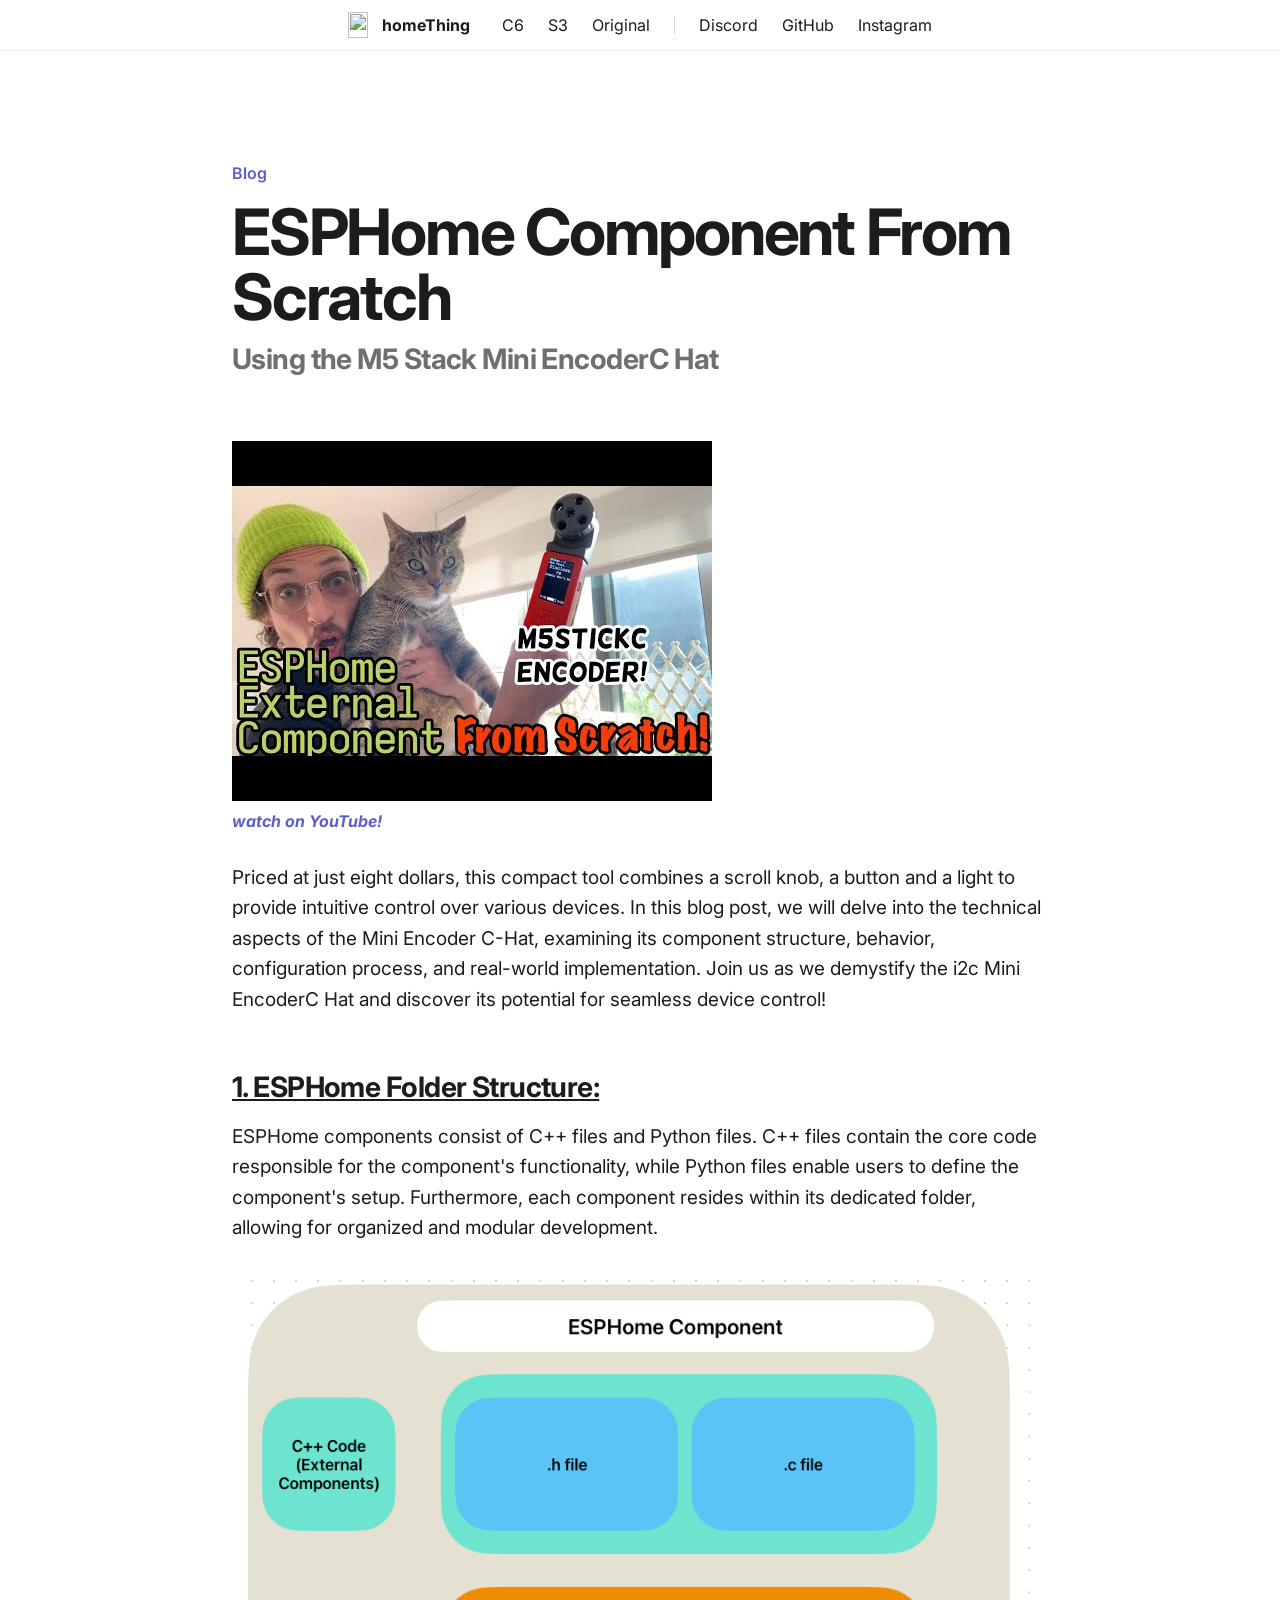
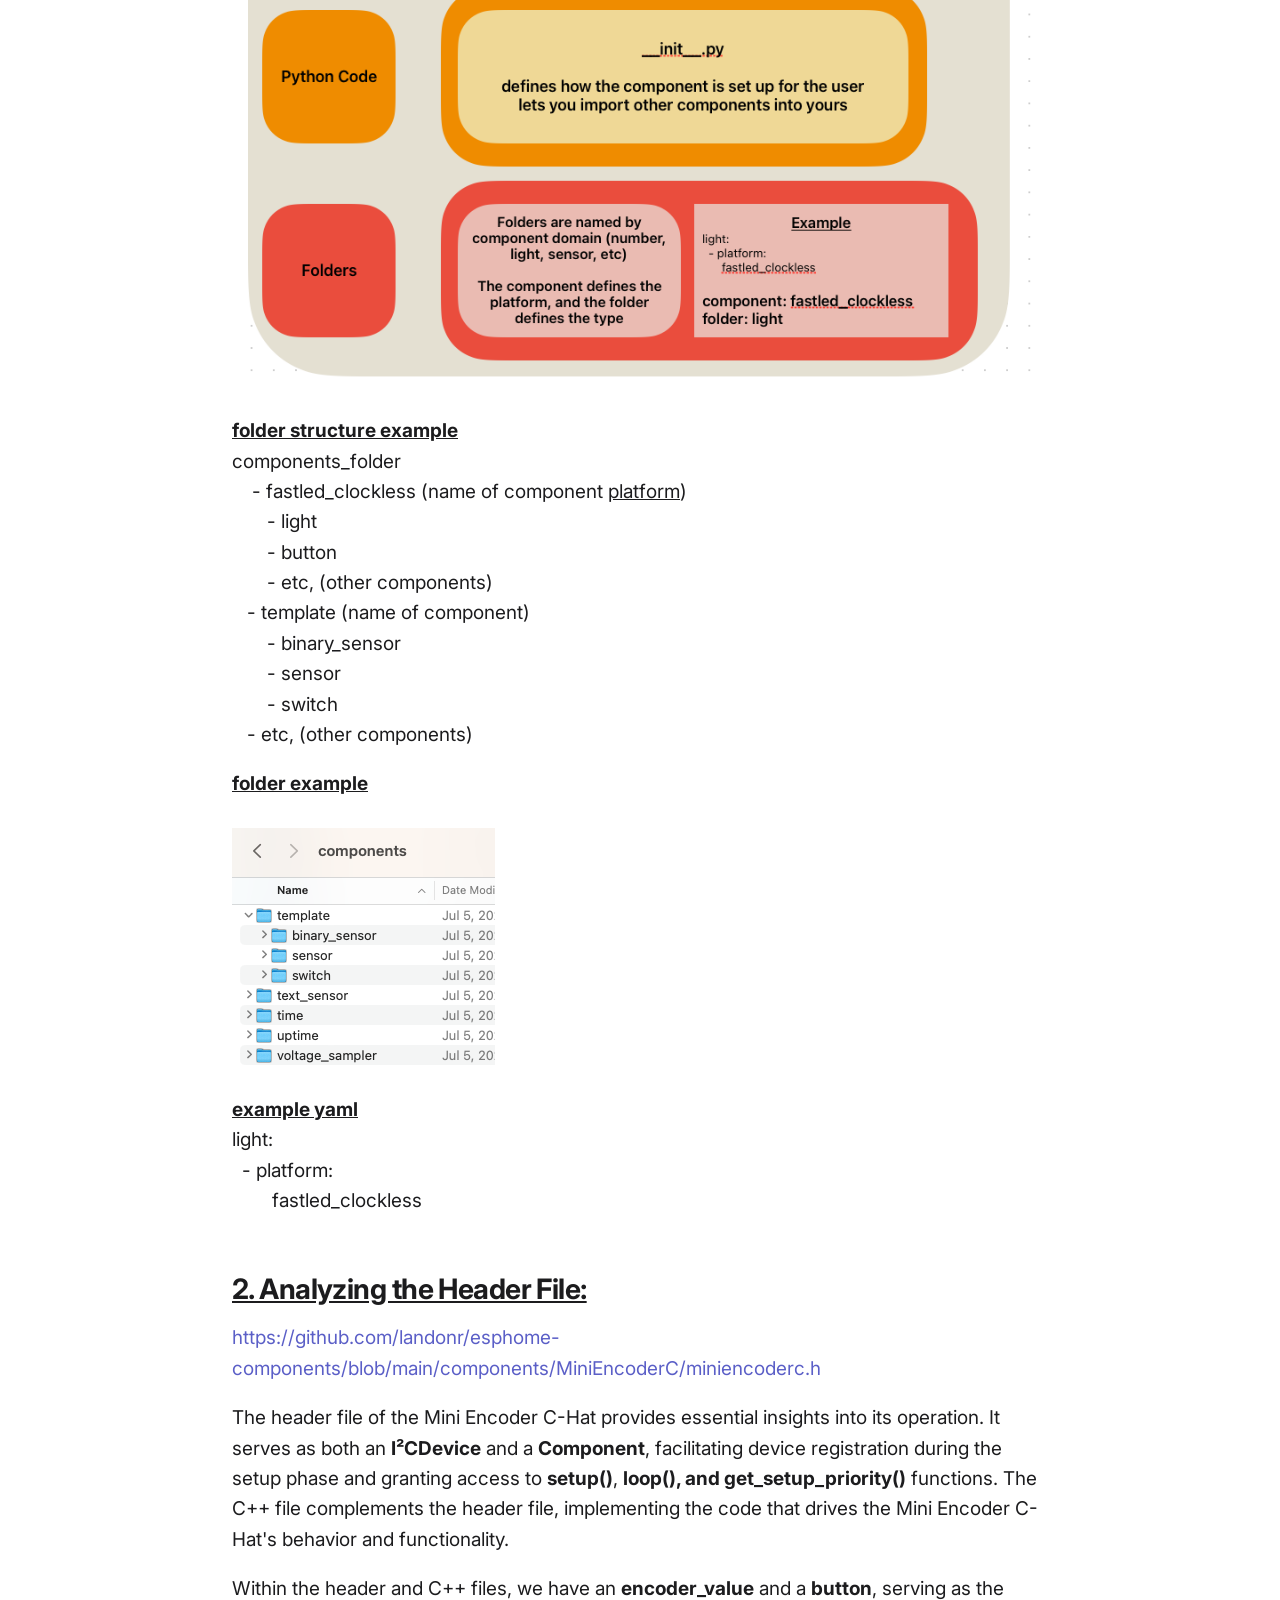
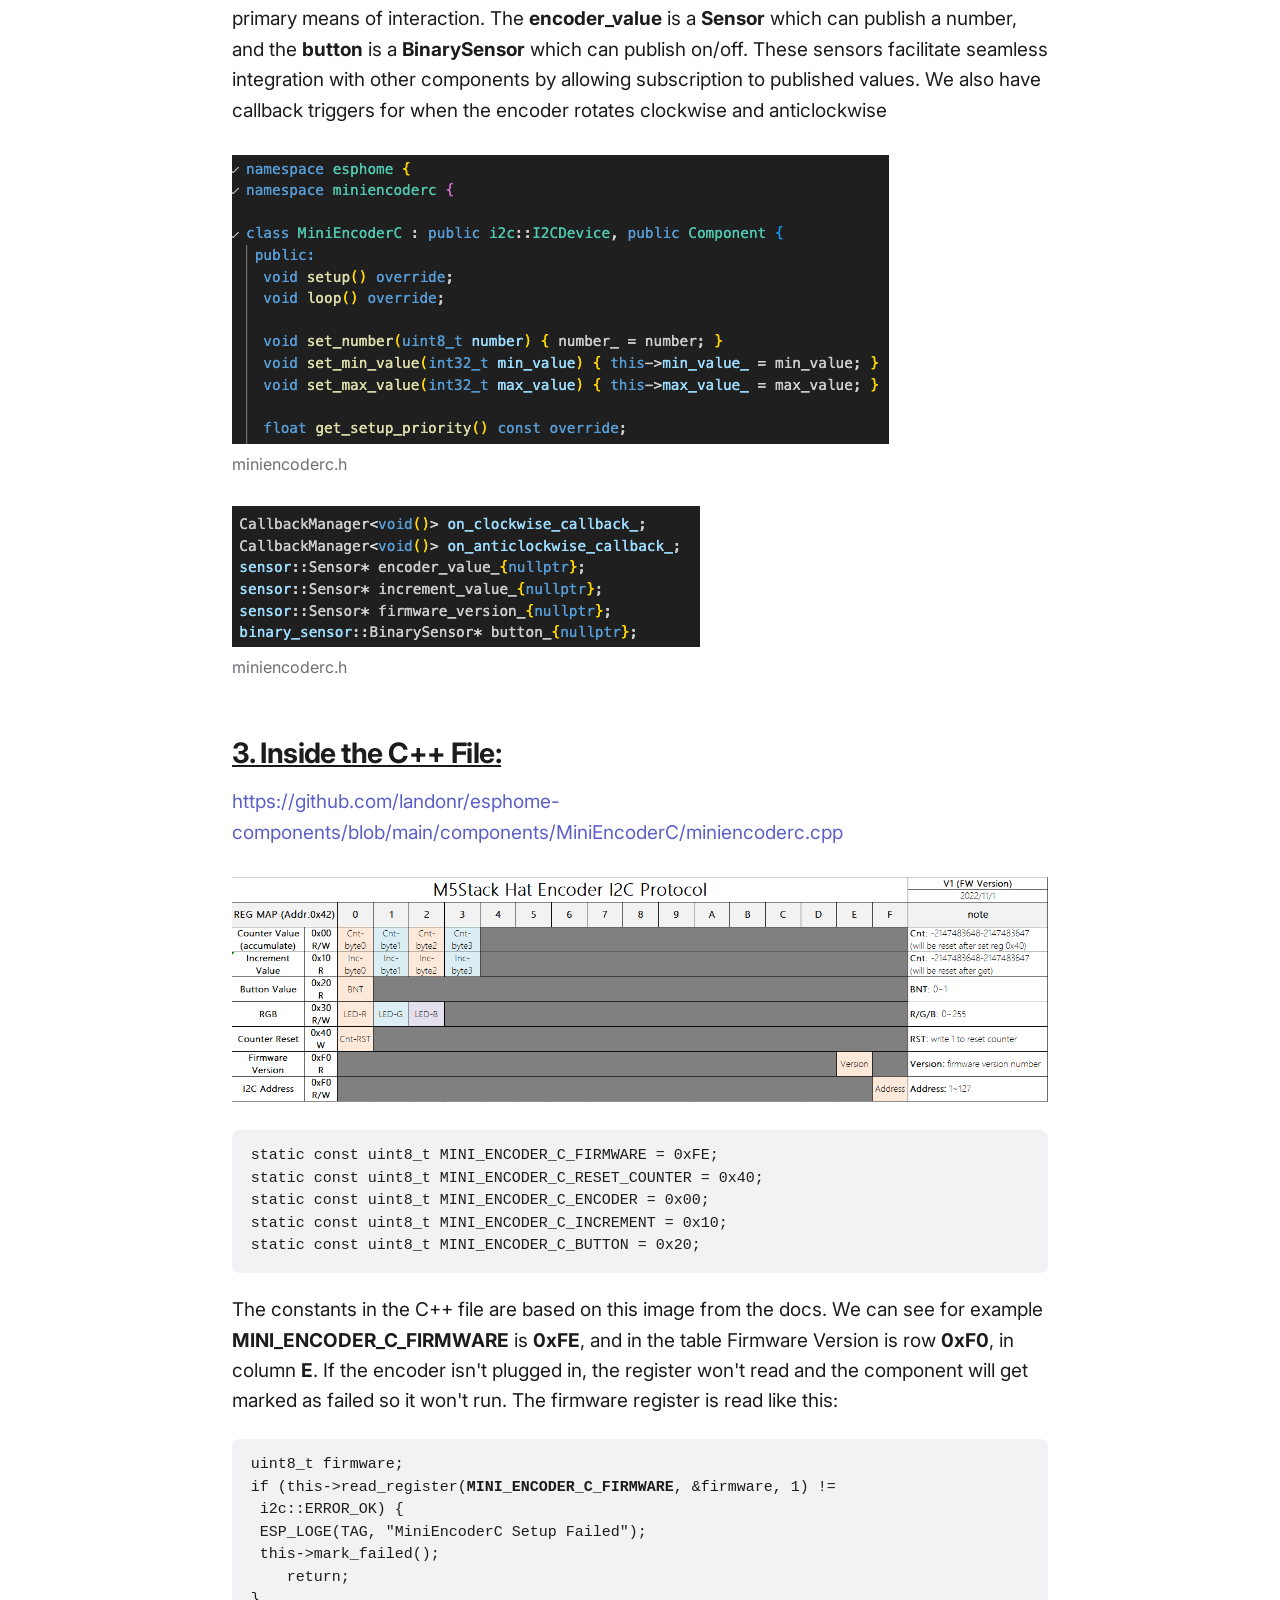
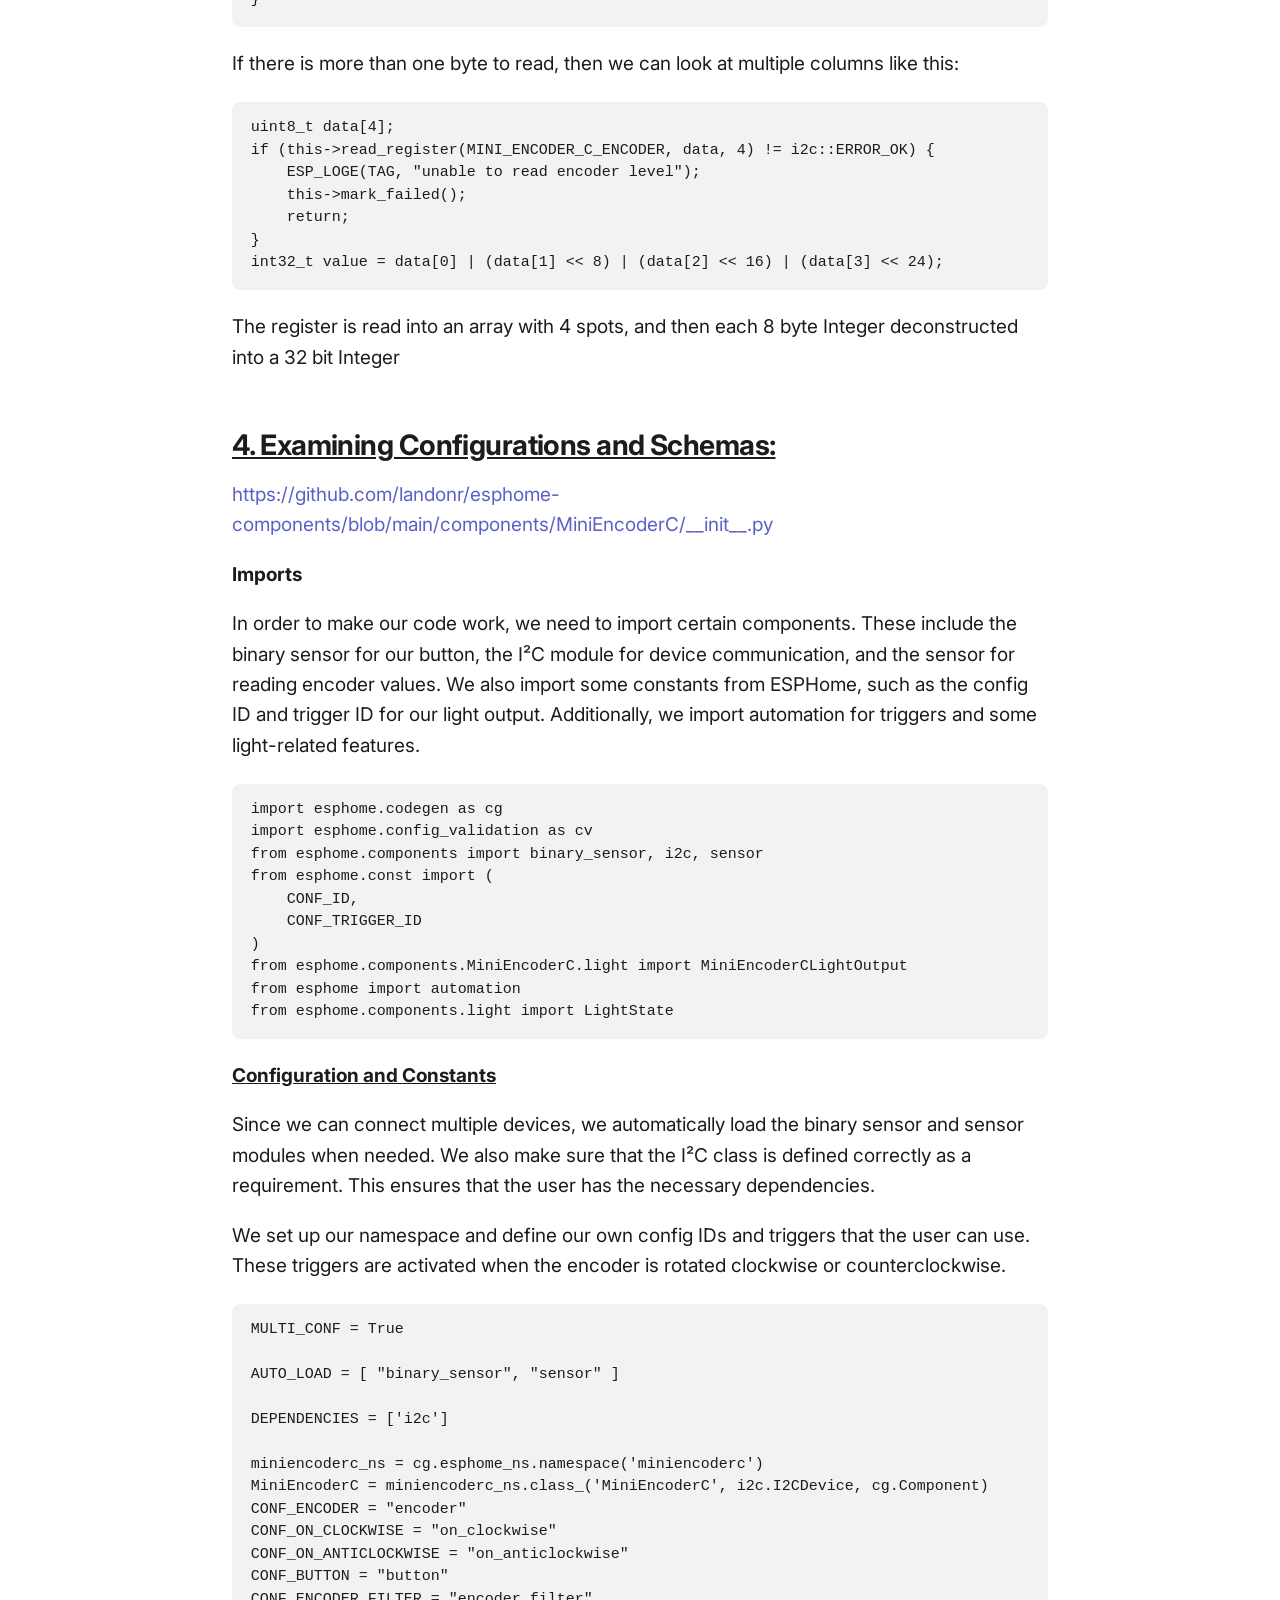
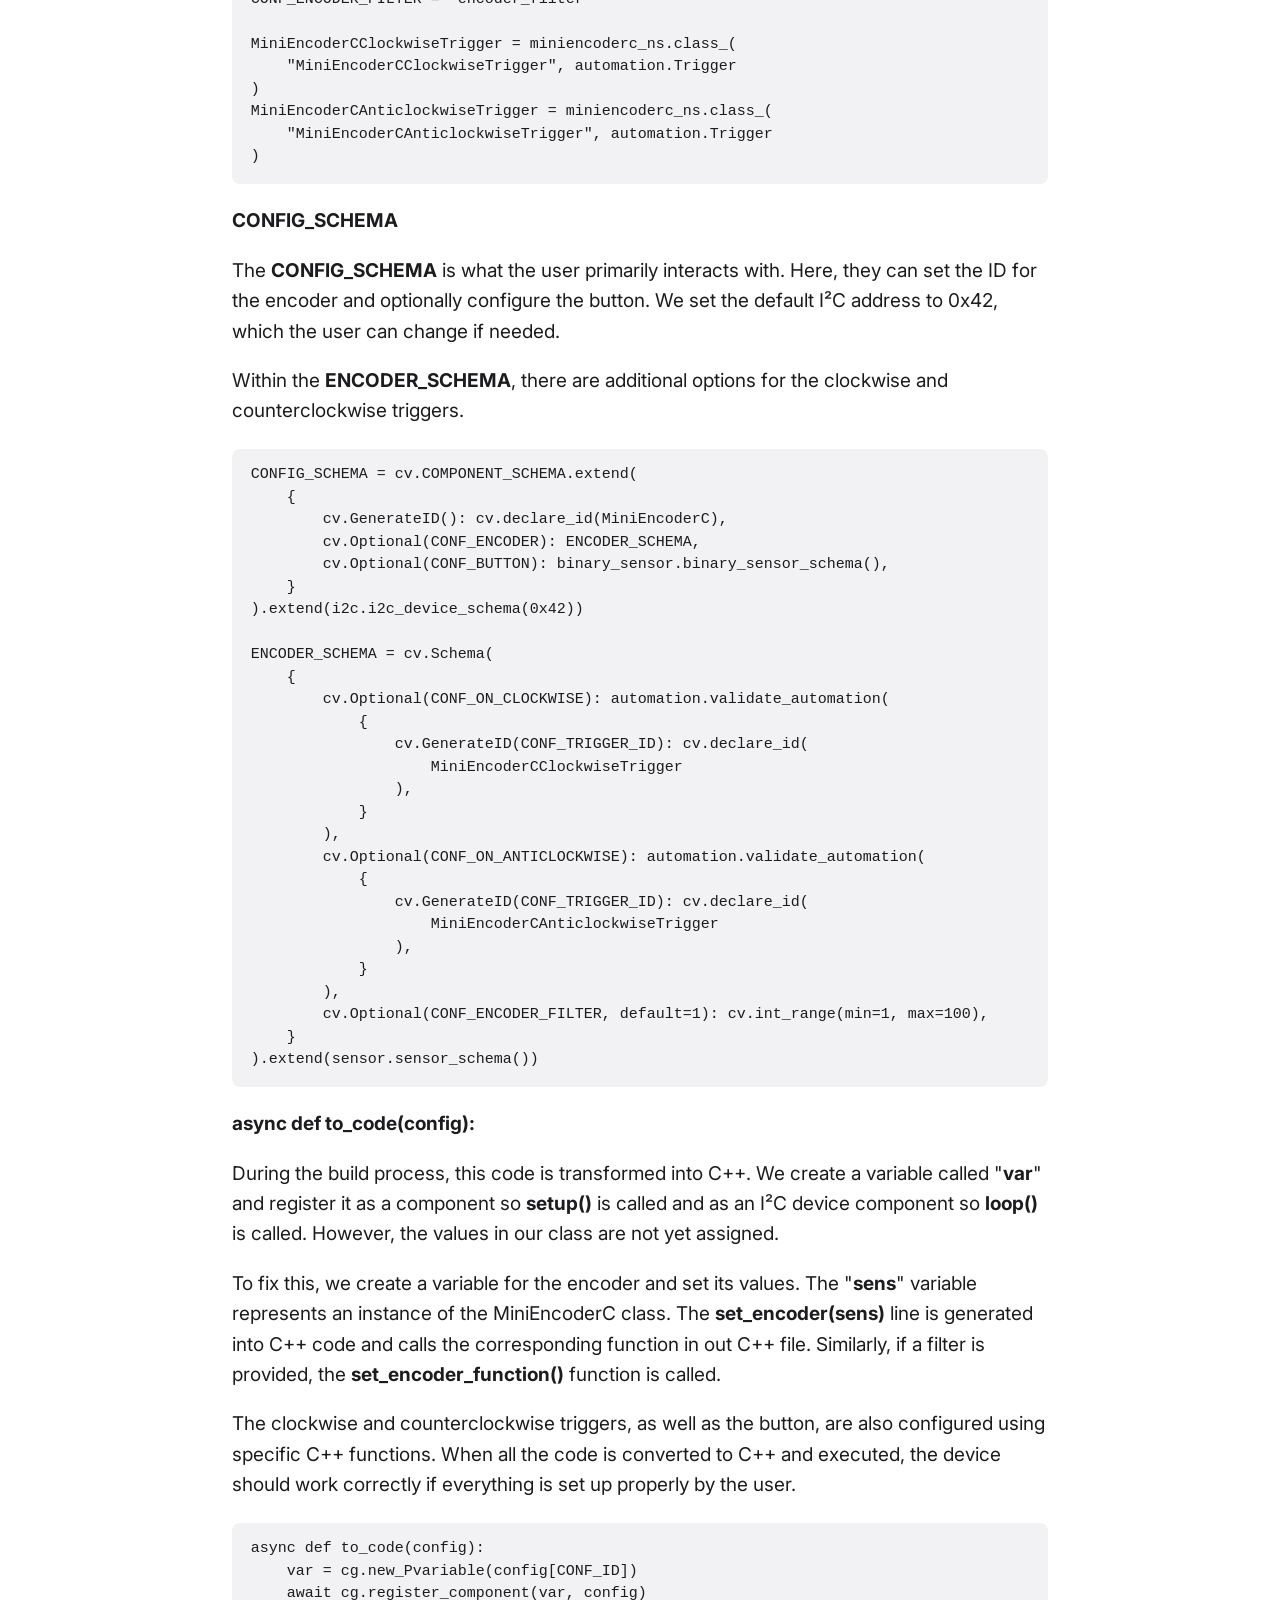
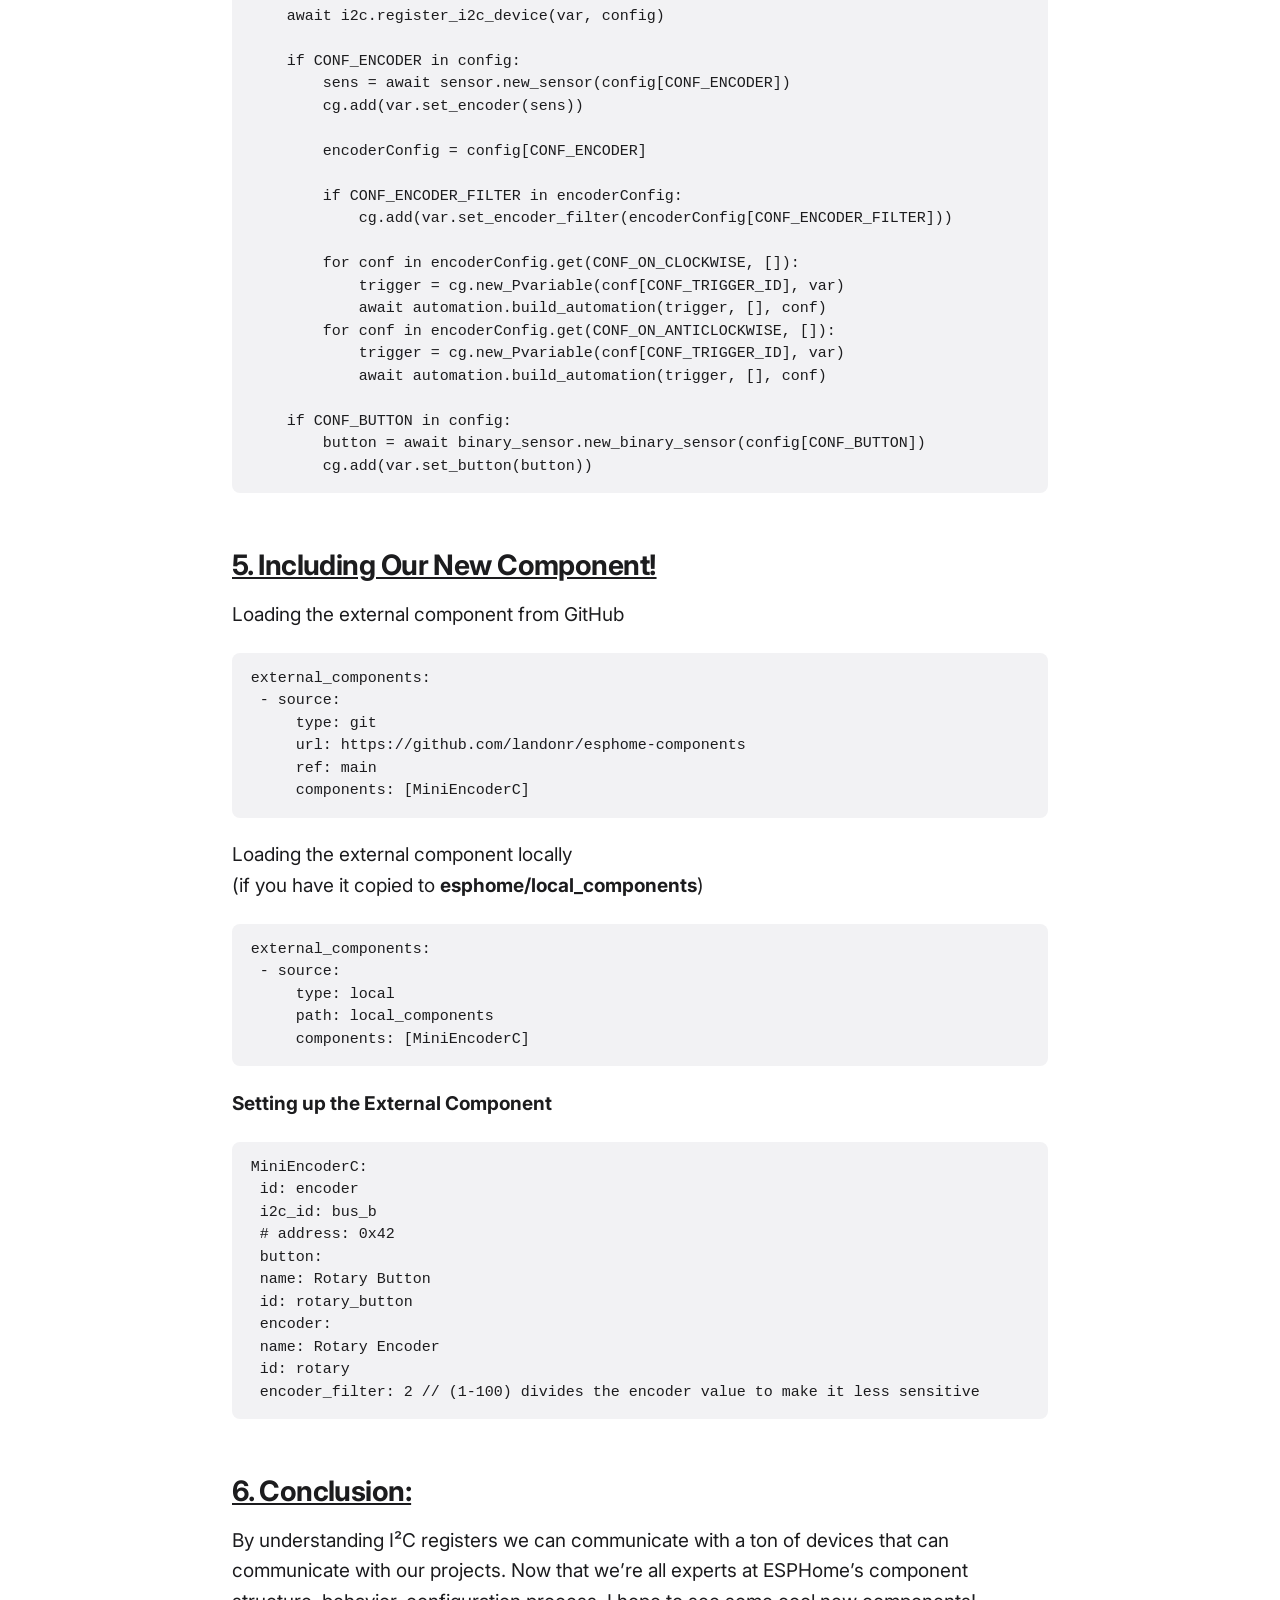
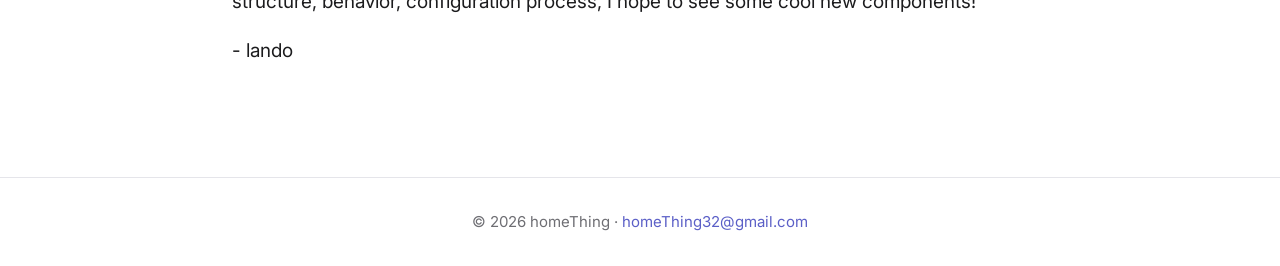
==== site/esphome-component-from-scratch.html @ 005ccb9c "feat(site): port the ESPHome Component From Scratch and First Year blog posts off Cargo onto the Git" ====
<!doctype html>
<html lang="en">
<head>
  <meta charset="utf-8">
  <meta name="viewport" content="width=device-width, initial-scale=1">
  <title>ESPHome Component From Scratch · homeThing</title>
  <meta name="description" content="ESPHome Component From Scratch, using the M5 Stack Mini EncoderC Hat: the folder structure, the header file, the C++ file, the configuration schema and the YAML setup.">
  <meta property="og:type" content="article">
  <meta property="og:title" content="ESPHome Component From Scratch">
  <meta property="og:description" content="Using the M5 Stack Mini EncoderC Hat: the folder structure, the header file, the C++ file, the configuration schema and the YAML setup.">
  <meta property="og:image" content="assets/legacy/post-esphome-component.jpg">
  <link rel="icon" href="assets/homeThingLogo.svg" type="image/svg+xml">
  <link rel="preconnect" href="https://fonts.googleapis.com">
  <link rel="preconnect" href="https://fonts.gstatic.com" crossorigin>
  <link rel="stylesheet" href="https://fonts.googleapis.com/css2?family=Inter:wght@400;600;700&display=swap">
  <link rel="stylesheet" href="style.css">
</head>
<body>
  <header class="nav">
    <nav class="nav-inner" aria-label="Main">
      <a class="brand" href="index.html"><img src="assets/homeThingLogo.svg" alt="" width="26" height="26">homeThing</a>
      <a href="index.html">C6</a>
      <a href="s3.html">S3</a>
      <a href="original.html">Original</a>
      <span class="nav-divider" aria-hidden="true"></span>
      <a href="https://discord.gg/BX6ZtGKHTy" target="_blank" rel="noopener">Discord</a>
      <a href="https://github.com/landonr/homething-c6" target="_blank" rel="noopener">GitHub</a>
      <a href="https://www.instagram.com/homething.io/" target="_blank" rel="noopener">Instagram</a>
    </nav>
  </header>

  <main>
    <section class="band">
      <article class="article">
        <header class="article-head">
          <p class="article-meta"><a href="index.html#posts">Blog</a></p>
          <h1>ESPHome Component From Scratch</h1>
          <h2 class="article-sub">Using the M5 Stack Mini EncoderC Hat</h2>
        </header>

        <figure>
          <a href="https://www.youtube.com/watch?v=fqayrwJGlJA" target="_blank" rel="noopener"><img src="assets/legacy/post-esphome-component.jpg" width="480" height="360" alt="YouTube video: ESPHome External Component From Scratch, with a cat and an M5StickC with the encoder hat"></a>
          <figcaption class="caption"><a href="https://www.youtube.com/watch?v=fqayrwJGlJA" target="_blank" rel="noopener"><i><b>watch on YouTube!</b></i></a></figcaption>
        </figure>

        <p>Priced at just eight dollars, this compact tool combines a scroll knob, a button and a light to provide intuitive control over various devices. In this blog post, we will delve into the technical aspects of the Mini Encoder C-Hat, examining its component structure, behavior, configuration process, and real-world implementation. Join us as we demystify the i2c Mini EncoderC Hat and discover its potential for seamless device control!</p>

        <h2><b><u>1. ESPHome Folder Structure:</u></b></h2>
        <p>ESPHome components consist of C++ files and Python files. C++ files contain the core code responsible for the component's functionality, while Python files enable users to define the component's setup. Furthermore, each component resides within its dedicated folder, allowing for organized and modular development.</p>

        <figure>
          <img src="assets/legacy/esphome-01.png" width="918" height="805" loading="lazy" alt="Diagram of an ESPHome component: C++ code in the .h and .c files, Python code in __init__.py that defines how the component is set up for the user, and folders named by component domain, with the fastled_clockless platform in the light folder as the example">
        </figure>

        <p><b><u>folder structure example</u></b><br>components_folder<br>&nbsp; &nbsp; - fastled_clockless (name of component <u>platform</u>)<br>&nbsp; &nbsp; &nbsp; &nbsp;- light<br>&nbsp; &nbsp; &nbsp; &nbsp;- button<br>&nbsp; &nbsp; &nbsp; &nbsp;- etc, (other components)<br>&nbsp; &nbsp;- template (name of component)<br>&nbsp; &nbsp; &nbsp; &nbsp;- binary_sensor<br>&nbsp; &nbsp; &nbsp; &nbsp;- sensor<br>&nbsp; &nbsp; &nbsp; &nbsp;- switch<br>&nbsp; &nbsp;- etc, (other components)</p>

        <p><b><u>folder example</u></b></p>
        <figure>
          <img src="assets/legacy/esphome-02.png" width="263" height="238" loading="lazy" alt="Finder window of a components folder: a template folder with binary_sensor, sensor and switch folders inside it, then text_sensor, time, uptime and voltage_sampler">
        </figure>

        <p><b><u>example yaml</u></b><br>light:<br>&nbsp; - platform:<br>&nbsp; &nbsp; &nbsp; &nbsp; fastled_clockless</p>

        <h2><b><u>2. Analyzing the Header File:</u></b></h2>
        <p><a href="https://github.com/landonr/esphome-components/blob/main/components/MiniEncoderC/miniencoderc.h" target="_blank" rel="noopener">https://github.com/landonr/esphome-components/blob/main/components/MiniEncoderC/miniencoderc.h</a></p>
        <p>The header file of the Mini Encoder C-Hat provides essential insights into its operation. It serves as both an <b>I²CDevice</b> and a <b>Component</b>, facilitating device registration during the setup phase and granting access to <b>setup()</b>, <b>loop(), and get_setup_priority()</b> functions. The C++ file complements the header file, implementing the code that drives the Mini Encoder C-Hat's behavior and functionality.</p>
        <p>Within the header and C++ files, we have an <b>encoder_value</b> and a <b>button</b>, serving as the primary means of interaction. The <b>encoder_value</b> is a <b>Sensor</b> which can publish a number, and the <b>button</b> is a <b>BinarySensor</b> which can publish on/off. These sensors facilitate seamless integration with other components by allowing subscription to published values. We also have callback triggers for when the encoder rotates clockwise and anticlockwise</p>

        <figure>
          <img src="assets/legacy/esphome-03.png" width="657" height="289" loading="lazy" alt="Code from miniencoderc.h: the MiniEncoderC class extends i2c::I2CDevice and Component, and declares setup(), loop(), set_number(), set_min_value(), set_max_value() and get_setup_priority()">
          <figcaption class="caption">miniencoderc.h</figcaption>
        </figure>
        <figure>
          <img src="assets/legacy/esphome-04.png" width="468" height="141" loading="lazy" alt="Code from miniencoderc.h: the clockwise and anticlockwise callback managers, the encoder_value_, increment_value_ and firmware_version_ sensors, and the button_ binary sensor">
          <figcaption class="caption">miniencoderc.h</figcaption>
        </figure>

        <h2><b><u>3. Inside the C++ File:</u></b></h2>
        <p><a href="https://github.com/landonr/esphome-components/blob/main/components/MiniEncoderC/miniencoderc.cpp" target="_blank" rel="noopener">https://github.com/landonr/esphome-components/blob/main/components/MiniEncoderC/miniencoderc.cpp</a></p>

        <figure>
          <img src="assets/legacy/esphome-05.png" width="1442" height="398" loading="lazy" alt="M5Stack Hat Encoder I2C protocol register map at address 0x42: counter value at 0x00, increment value at 0x10, button value at 0x20, RGB at 0x30, counter reset at 0x40, firmware version at 0xFE and I2C address at 0xFF">
        </figure>
        <pre><code>static const uint8_t MINI_ENCODER_C_FIRMWARE = 0xFE;
static const uint8_t MINI_ENCODER_C_RESET_COUNTER = 0x40;
static const uint8_t MINI_ENCODER_C_ENCODER = 0x00;
static const uint8_t MINI_ENCODER_C_INCREMENT = 0x10;
static const uint8_t MINI_ENCODER_C_BUTTON = 0x20;</code></pre>
        <p>The constants in the C++ file are based on this image from the docs. We can see for example <b>MINI_ENCODER_C_FIRMWARE</b> is <b>0xFE</b>, and in the table Firmware Version is row <b>0xF0</b>, in column <b>E</b>. If the encoder isn't plugged in, the register won't read and the component will get marked as failed so it won't run. The firmware register is read like this:</p>
        <pre><code>uint8_t firmware;
if (this-&gt;read_register(<b>MINI_ENCODER_C_FIRMWARE</b>, &amp;firmware, 1) !=
 i2c::ERROR_OK) {
 ESP_LOGE(TAG, "MiniEncoderC Setup Failed");
 this-&gt;mark_failed();
    return;
}</code></pre>
        <p>If there is more than one byte to read, then we can look at multiple columns like this:</p>
        <pre><code>uint8_t data[4];
if (this-&gt;read_register(MINI_ENCODER_C_ENCODER, data, 4) != i2c::ERROR_OK) {
    ESP_LOGE(TAG, "unable to read encoder level");
    this-&gt;mark_failed();
    return;
}
int32_t value = data[0] | (data[1] &lt;&lt; 8) | (data[2] &lt;&lt; 16) | (data[3] &lt;&lt; 24);</code></pre>
        <p>The register is read into an array with 4 spots, and then each 8 byte Integer deconstructed into a 32 bit Integer</p>

        <h2><b><u>4. Examining Configurations and Schemas:</u></b></h2>
        <p><a href="https://github.com/landonr/esphome-components/blob/main/components/MiniEncoderC/__init__.py" target="_blank" rel="noopener">https://github.com/landonr/esphome-components/blob/main/components/MiniEncoderC/__init__.py</a></p>

        <p><b>Imports</b></p>
        <p>In order to make our code work, we need to import certain components. These include the binary sensor for our button, the I²C module for device communication, and the sensor for reading encoder values. We also import some constants from ESPHome, such as the config ID and trigger ID for our light output. Additionally, we import automation for triggers and some light-related features.</p>
        <pre><code>import esphome.codegen as cg
import esphome.config_validation as cv
from esphome.components import binary_sensor, i2c, sensor
from esphome.const import (
    CONF_ID, 
    CONF_TRIGGER_ID
)
from esphome.components.MiniEncoderC.light import MiniEncoderCLightOutput
from esphome import automation
from esphome.components.light import LightState</code></pre>
        <p><b><u>Configuration and Constants</u></b></p>
        <p>Since we can connect multiple devices, we automatically load the binary sensor and sensor modules when needed. We also make sure that the I²C class is defined correctly as a requirement. This ensures that the user has the necessary dependencies.</p>
        <p>We set up our namespace and define our own config IDs and triggers that the user can use. These triggers are activated when the encoder is rotated clockwise or counterclockwise.</p>
        <pre><code>MULTI_CONF = True

AUTO_LOAD = [ "binary_sensor", "sensor" ]

DEPENDENCIES = ['i2c']

miniencoderc_ns = cg.esphome_ns.namespace('miniencoderc')
MiniEncoderC = miniencoderc_ns.class_('MiniEncoderC', i2c.I2CDevice, cg.Component)
CONF_ENCODER = "encoder"
CONF_ON_CLOCKWISE = "on_clockwise"
CONF_ON_ANTICLOCKWISE = "on_anticlockwise"
CONF_BUTTON = "button"
CONF_ENCODER_FILTER = "encoder_filter"

MiniEncoderCClockwiseTrigger = miniencoderc_ns.class_(
    "MiniEncoderCClockwiseTrigger", automation.Trigger
)
MiniEncoderCAnticlockwiseTrigger = miniencoderc_ns.class_(
    "MiniEncoderCAnticlockwiseTrigger", automation.Trigger
)
</code></pre>
        <p><b>CONFIG_SCHEMA</b></p>
        <p>The <b>CONFIG_SCHEMA</b> is what the user primarily interacts with. Here, they can set the ID for the encoder and optionally configure the button. We set the default I²C address to 0x42, which the user can change if needed.</p>
        <p>Within the <b>ENCODER_SCHEMA</b>, there are additional options for the clockwise and counterclockwise triggers.</p>
        <pre><code>CONFIG_SCHEMA = cv.COMPONENT_SCHEMA.extend(
    {
        cv.GenerateID(): cv.declare_id(MiniEncoderC),
        cv.Optional(CONF_ENCODER): ENCODER_SCHEMA,
        cv.Optional(CONF_BUTTON): binary_sensor.binary_sensor_schema(),
    }
).extend(i2c.i2c_device_schema(0x42))

ENCODER_SCHEMA = cv.Schema(
    {
        cv.Optional(CONF_ON_CLOCKWISE): automation.validate_automation(
            {
                cv.GenerateID(CONF_TRIGGER_ID): cv.declare_id(
                    MiniEncoderCClockwiseTrigger
                ),
            }
        ),
        cv.Optional(CONF_ON_ANTICLOCKWISE): automation.validate_automation(
            {
                cv.GenerateID(CONF_TRIGGER_ID): cv.declare_id(
                    MiniEncoderCAnticlockwiseTrigger
                ),
            }
        ),
        cv.Optional(CONF_ENCODER_FILTER, default=1): cv.int_range(min=1, max=100),
    }
).extend(sensor.sensor_schema())
</code></pre>
        <p><b>async def to_code(config):</b></p>
        <p>During the build process, this code is transformed into C++. We create a variable called "<b>var</b>" and register it as a component so <b>setup()</b> is called and as an I²C device component so <b>loop()</b> is called. However, the values in our class are not yet assigned.</p>
        <p>To fix this, we create a variable for the encoder and set its values. The "<b>sens</b>" variable represents an instance of the MiniEncoderC class. The <b>set_encoder(sens)</b> line is generated into C++ code and calls the corresponding function in out C++ file. Similarly, if a filter is provided, the <b>set_encoder_function()</b> function is called.</p>
        <p>The clockwise and counterclockwise triggers, as well as the button, are also configured using specific C++ functions. When all the code is converted to C++ and executed, the device should work correctly if everything is set up properly by the user.</p>
        <pre><code>async def to_code(config):
    var = cg.new_Pvariable(config[CONF_ID])
    await cg.register_component(var, config)
    await i2c.register_i2c_device(var, config)

    if CONF_ENCODER in config:
        sens = await sensor.new_sensor(config[CONF_ENCODER])
        cg.add(var.set_encoder(sens))

        encoderConfig = config[CONF_ENCODER]

        if CONF_ENCODER_FILTER in encoderConfig:
            cg.add(var.set_encoder_filter(encoderConfig[CONF_ENCODER_FILTER]))

        for conf in encoderConfig.get(CONF_ON_CLOCKWISE, []):
            trigger = cg.new_Pvariable(conf[CONF_TRIGGER_ID], var)
            await automation.build_automation(trigger, [], conf)
        for conf in encoderConfig.get(CONF_ON_ANTICLOCKWISE, []):
            trigger = cg.new_Pvariable(conf[CONF_TRIGGER_ID], var)
            await automation.build_automation(trigger, [], conf)

    if CONF_BUTTON in config:
        button = await binary_sensor.new_binary_sensor(config[CONF_BUTTON])
        cg.add(var.set_button(button))</code></pre>
        <h2><u>5. Including Our New Component!</u></h2>
        <p>Loading the external component from GitHub</p>
        <pre><code>external_components:
 - source:
     type: git
     url: https://github.com/landonr/esphome-components
     ref: main
     components: [MiniEncoderC]</code></pre>
        <p>Loading the external component locally<br>(if you have it copied to <b>esphome/local_components</b>)</p>
        <pre><code>external_components:
 - source:
     type: local
     path: local_components
     components: [MiniEncoderC]</code></pre>
        <p><b>Setting up the External Component</b></p>
        <pre><code>MiniEncoderC:
 id: encoder
 i2c_id: bus_b
 # address: 0x42
 button:
 name: Rotary Button
 id: rotary_button
 encoder:
 name: Rotary Encoder
 id: rotary
 encoder_filter: 2 // (1-100) divides the encoder value to make it less sensitive</code></pre>
        <h2><b><u>6. Conclusion:</u></b></h2>
        <p>By understanding I²C registers we can communicate with a ton of devices that can communicate with our projects. Now that we’re all experts at ESPHome’s component structure, behavior, configuration process, I hope to see some cool new components!</p>
        <p>- lando</p>
      </article>
    </section>
  </main>

  <footer class="footer">
    <p>© 2026 homeThing · <a href="mailto:homeThing32@gmail.com">homeThing32@gmail.com</a></p>
  </footer>
</body>
</html>
---- site/style.css ----
:root {
  --ink: #1c1c1e;
  --muted: #6e6e73;
  --grey: #f2f2f4;
  --accent: #5b5fc7;
  --line: rgba(0, 0, 0, 0.08);
  --pad-x: clamp(20px, 9vw, 200px);
  --pad-y: 110px;
  --font: Inter, system-ui, -apple-system, "Segoe UI", Roboto, sans-serif;
}

*,
*::before,
*::after {
  box-sizing: border-box;
}

html {
  -webkit-text-size-adjust: 100%;
  text-size-adjust: 100%;
}

body {
  margin: 0;
  background: #fff;
  color: var(--ink);
  font-family: var(--font);
  font-size: clamp(19px, 1.3vw, 22px);
  line-height: 1.6;
  -webkit-font-smoothing: antialiased;
  -moz-osx-font-smoothing: grayscale;
  overflow-wrap: break-word;
}

img {
  max-width: 100%;
  height: auto;
  display: block;
}

a {
  color: var(--accent);
  text-decoration: none;
}

a:hover {
  text-decoration: underline;
}

a:focus-visible {
  outline: 2px solid var(--accent);
  outline-offset: 3px;
}

h1,
h2,
h3 {
  margin: 0;
  font-weight: 700;
}

h1 {
  font-size: clamp(52px, 6.6vw, 112px);
  letter-spacing: -0.035em;
  line-height: 1.02;
}

h2 {
  font-size: clamp(38px, 4.2vw, 72px);
  letter-spacing: -0.03em;
  line-height: 1.05;
  text-align: center;
  margin-bottom: clamp(40px, 5vw, 72px);
}

.subhead {
  font-size: clamp(24px, 2vw, 32px);
  font-weight: 700;
  letter-spacing: -0.015em;
  line-height: 1.2;
  margin: 0 0 0.6em;
}

p {
  margin: 0 0 1em;
}

p:last-child {
  margin-bottom: 0;
}

.caption {
  font-size: clamp(16px, 1.05vw, 18px);
  color: var(--muted);
}

.center {
  text-align: center;
}

/* Nav */

.nav {
  position: sticky;
  top: 0;
  z-index: 10;
  background: rgba(255, 255, 255, 0.9);
  -webkit-backdrop-filter: blur(10px);
  backdrop-filter: blur(10px);
  border-bottom: 1px solid rgba(0, 0, 0, 0.06);
  padding: 12px 24px;
}

.nav-inner {
  display: flex;
  flex-wrap: wrap;
  align-items: center;
  justify-content: center;
  gap: 6px 24px;
  font-size: 16px;
  line-height: 1.4;
}

.nav a {
  color: var(--ink);
}

.nav a[aria-current="page"] {
  font-weight: 600;
}

.nav .brand {
  display: inline-flex;
  align-items: center;
  gap: 8px;
  font-weight: 700;
  margin-right: 8px;
}

.nav .brand img {
  height: 26px;
  width: auto;
}

.nav-divider {
  width: 1px;
  height: 18px;
  background: rgba(0, 0, 0, 0.15);
}

/* Bands */

.band {
  padding: var(--pad-y) var(--pad-x);
}

.band.grey {
  background: var(--grey);
}

.inner {
  max-width: 1240px;
  margin: 0 auto;
}

.hero {
  background:
    linear-gradient(rgba(255, 255, 255, 0) 70%, #fff 100%),
    linear-gradient(100deg, #6b92e6 0%, #6169c2 50%, #5459ad 100%);
  color: #fff;
  text-align: center;
  padding-top: 150px;
}

.hero .subhead {
  margin: 0.6em auto 0.5em;
}

.hero p {
  max-width: 34em;
  margin-left: auto;
  margin-right: auto;
}

.hero .cta {
  background: #fff;
  color: var(--accent);
  margin-top: 0.75em;
}

.hero-image {
  width: 100%;
  max-width: 720px;
  margin: clamp(48px, 6vw, 80px) auto 0;
}

.page-head {
  text-align: center;
  margin-bottom: clamp(56px, 7vw, 110px);
}

.page-head .subhead {
  max-width: 30em;
  margin: 0.8em auto 0;
}

.section-gap {
  margin-top: clamp(72px, 9vw, 140px);
}

/* Call to action */

.cta {
  display: inline-block;
  background: var(--accent);
  color: #fff;
  padding: 0.65em 1.8em;
  border-radius: 999px;
  font-weight: 600;
  line-height: 1.3;
}

.cta:hover {
  text-decoration: none;
  filter: brightness(1.08);
}

/* Two-column rows */

.row {
  display: grid;
  grid-template-columns: 5fr 7fr;
  gap: 3rem;
  align-items: center;
}

.row.even {
  grid-template-columns: 1fr 1fr;
}

.row.image-left {
  grid-template-columns: 7fr 5fr;
}

.row.image-left.even {
  grid-template-columns: 1fr 1fr;
}

.row.image-left .media {
  order: -1;
}

.row > * {
  min-width: 0;
}

.row + .row {
  margin-top: clamp(64px, 8vw, 120px);
}

.text {
  max-width: 34em;
  text-align: left;
}

.media img.tall {
  width: auto;
  max-height: 960px;
  margin: 0 auto;
}

.narrow {
  max-width: 36em;
  margin: 0 auto;
  text-align: left;
}

/* Spec lists */

.specs {
  list-style: none;
  margin: 0 0 1.6em;
  padding: 0;
}

.specs li {
  padding: 0.5em 0;
  border-top: 1px solid var(--line);
}

.specs li:last-child {
  border-bottom: 1px solid var(--line);
}

.text .caption {
  margin-top: 1em;
}

.text ul:not(.specs) {
  margin: 0;
  padding-left: 1.2em;
}

/* Image pairs and figures */

.pair {
  display: grid;
  grid-template-columns: 1fr 1fr;
  gap: 1.5rem;
  align-items: start;
}

.pair > * {
  min-width: 0;
}

.pair.below {
  margin-top: clamp(56px, 7vw, 96px);
}

figure {
  margin: 0;
}

figcaption {
  margin-top: 0.75em;
  text-align: center;
}

/* Posts */

.posts {
  list-style: none;
  margin: 0 auto;
  padding: 0;
  max-width: 960px;
}

.post {
  display: grid;
  grid-template-columns: 1fr 3fr;
  gap: 2rem;
  align-items: start;
}

.post > * {
  min-width: 0;
}

.post + .post {
  margin-top: 2.5rem;
}

.post img {
  width: 100%;
  aspect-ratio: 4 / 3;
  object-fit: cover;
}

.post-title {
  display: inline-block;
  font-weight: 700;
  line-height: 1.3;
  margin-bottom: 0.3em;
}

.post p {
  margin: 0;
  color: var(--muted);
}

/* Video */

.video {
  width: 100%;
  max-width: 800px;
  aspect-ratio: 16 / 9;
  margin: 0 auto;
}

.video iframe {
  display: block;
  width: 100%;
  height: 100%;
  border: 0;
}

.video-link {
  margin: 1em 0 2.5em;
  text-align: center;
}

/* Screenshot grid */

.shots {
  display: grid;
  grid-template-columns: repeat(4, 1fr);
  gap: 1rem;
  max-width: 960px;
  margin: 0 auto;
}

.shots img {
  width: 100%;
}

.closing {
  margin-top: clamp(48px, 6vw, 80px);
  text-align: center;
}

/* Blog posts */

.article {
  max-width: 68ch;
  margin: 0 auto;
}

.article-head {
  margin-bottom: clamp(40px, 5vw, 64px);
}

.article-meta {
  font-size: 16px;
  font-weight: 600;
  margin-bottom: 0.75em;
}

.article h1 {
  font-size: clamp(40px, 5vw, 72px);
}

.article h2 {
  font-size: clamp(26px, 2.2vw, 34px);
  letter-spacing: -0.02em;
  line-height: 1.2;
  text-align: left;
  margin: 2em 0 0.6em;
}

.article .article-sub {
  margin: 0.5em 0 0;
  color: var(--muted);
}

.article figure {
  margin: 1.5em 0;
}

.article figcaption {
  margin-top: 0.5em;
  text-align: left;
}

.article pre {
  margin: 1.5em 0;
  padding: 1em 1.25em;
  background: var(--grey);
  border-radius: 8px;
  overflow-x: auto;
  font-size: 15px;
  line-height: 1.5;
}

.article code {
  font-family: ui-monospace, SFMono-Regular, Menlo, Consolas, monospace;
}

.article-links {
  color: var(--muted);
}

.gallery {
  display: grid;
  grid-template-columns: repeat(4, 1fr);
  gap: 1rem;
  margin: 1.5em 0;
}

.gallery > * {
  min-width: 0;
}

.article .gallery figure {
  margin: 0;
}

/* Footer */

.footer {
  border-top: 1px solid #e5e5ea;
  padding: 32px 20px;
  text-align: center;
  color: var(--muted);
  font-size: 15px;
  line-height: 1.6;
}

.footer p {
  margin: 0;
}

@media (max-width: 800px) {
  :root {
    --pad-y: 64px;
  }

  .hero {
    padding-top: 96px;
  }

  .row,
  .row.even,
  .row.image-left,
  .row.image-left.even {
    grid-template-columns: 1fr;
    gap: 2rem;
  }

  .row.image-left .media {
    order: 0;
  }

  .text {
    max-width: none;
  }

  .media img.tall {
    max-height: 80vh;
  }

  .post {
    grid-template-columns: 35% 1fr;
    gap: 1rem;
  }

  .post + .post {
    margin-top: 1.75rem;
  }

  .shots {
    grid-template-columns: repeat(2, 1fr);
  }
}

@media (max-width: 640px) {
  .nav {
    padding: 10px 16px;
  }

  .nav-inner {
    gap: 4px 16px;
    font-size: 15px;
  }

  .nav .brand {
    margin-right: 4px;
  }

  /* A zero-height full-width item forces the external links onto a second line. */
  .nav-divider {
    flex-basis: 100%;
    width: auto;
    height: 0;
    background: none;
  }

  .pair.stack-small {
    grid-template-columns: 1fr;
  }

  .gallery {
    grid-template-columns: repeat(2, 1fr);
  }
}
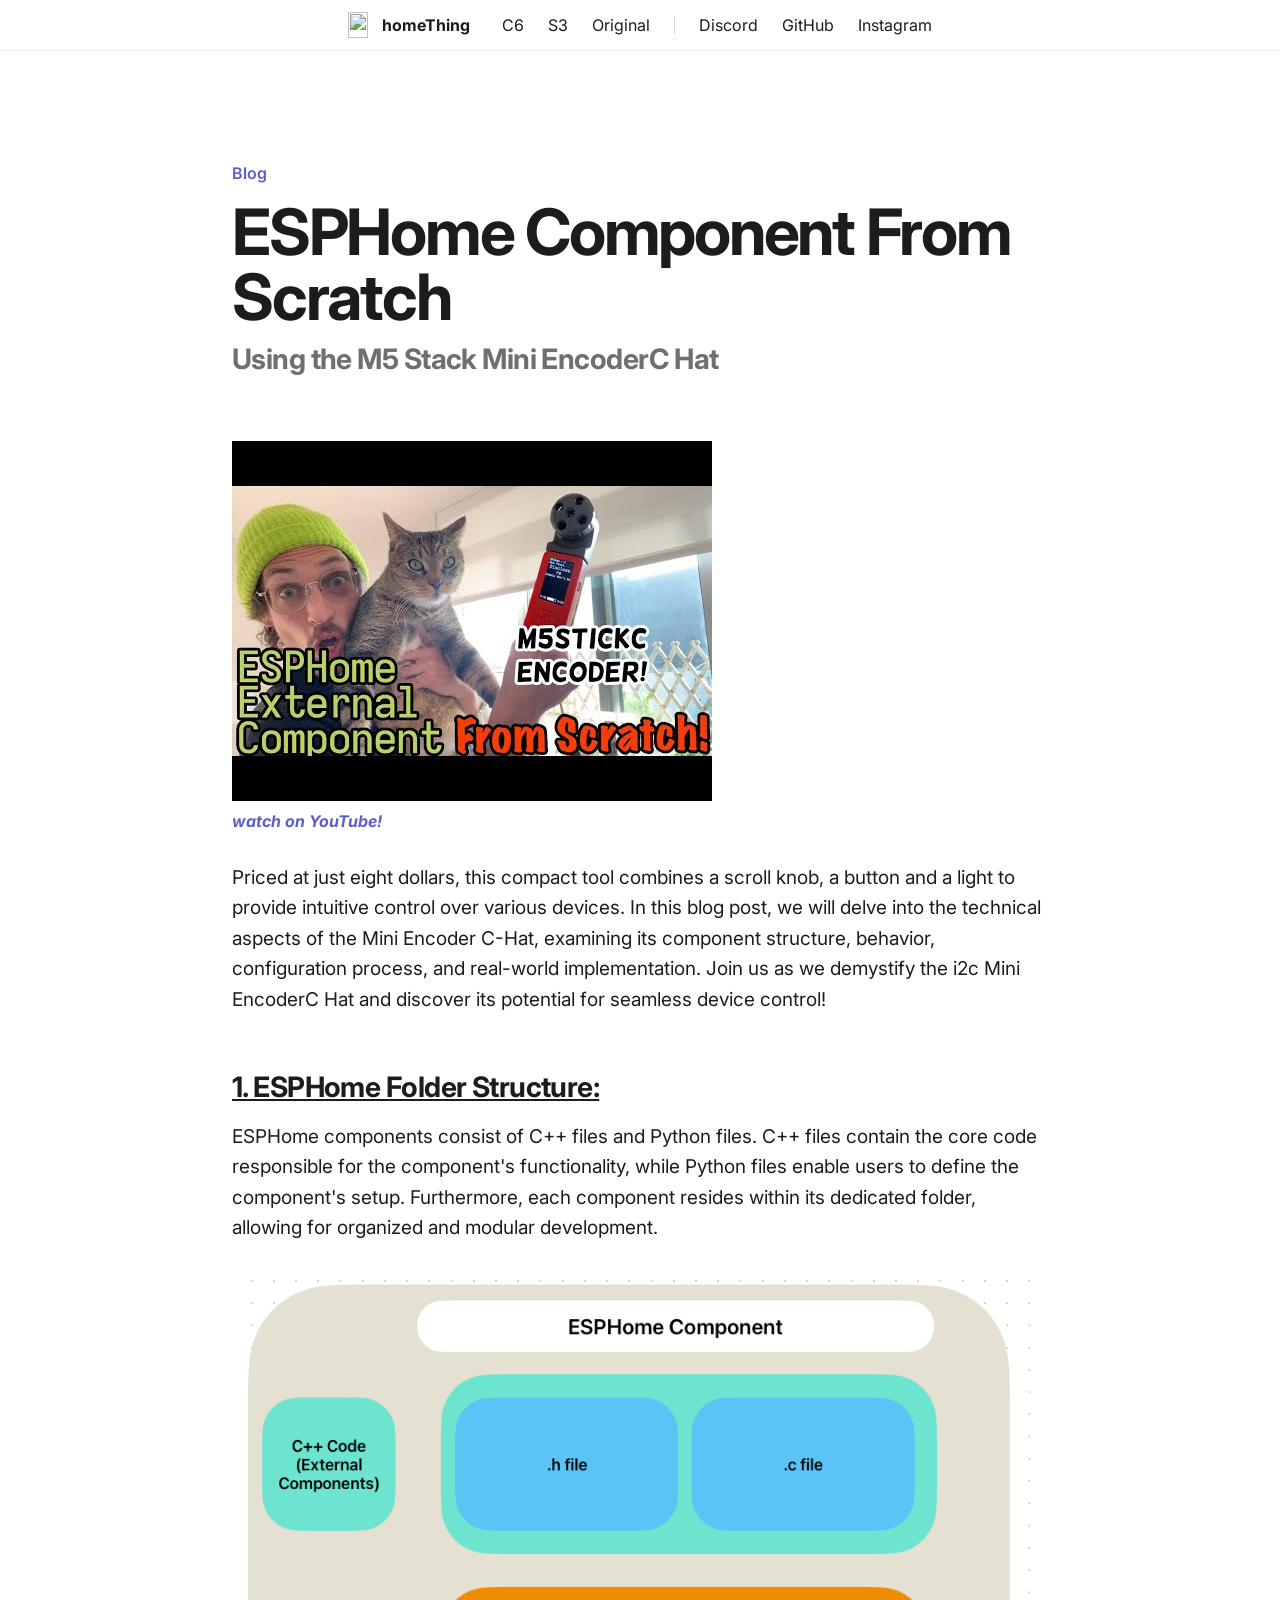
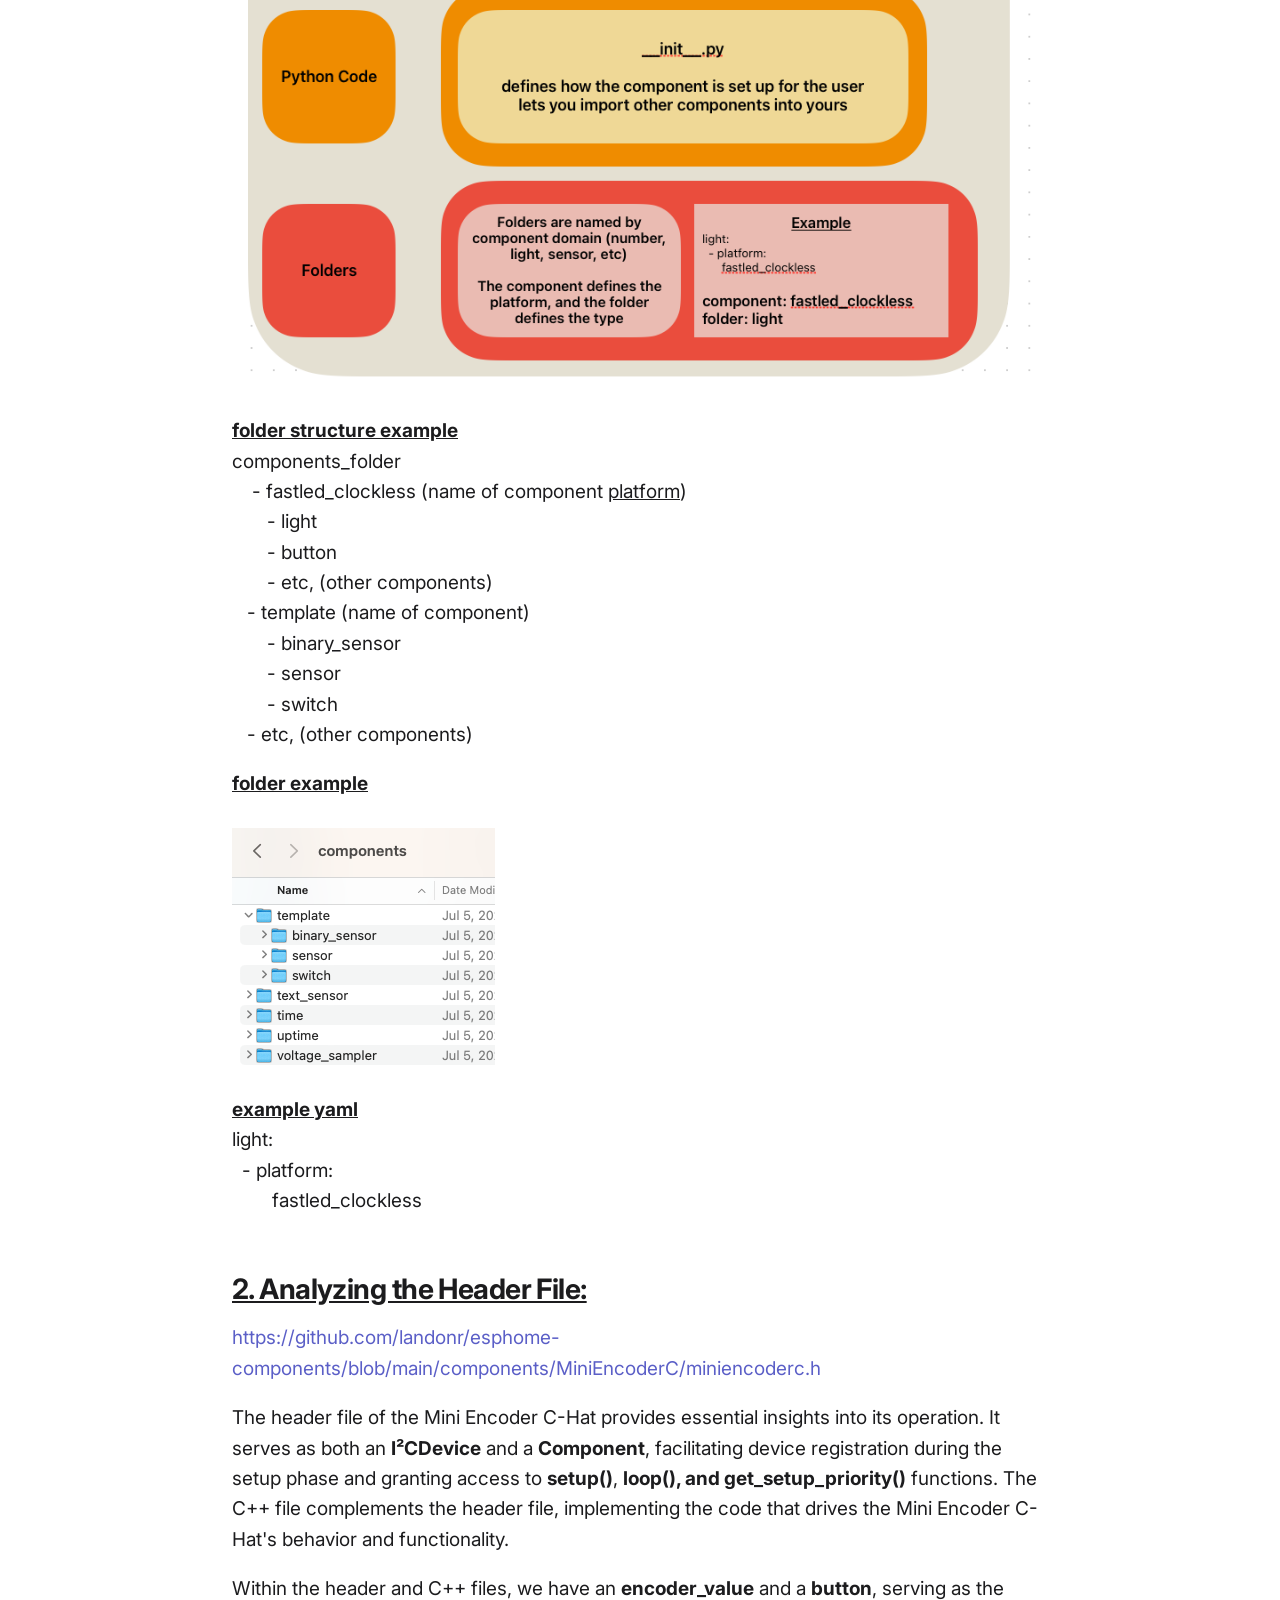
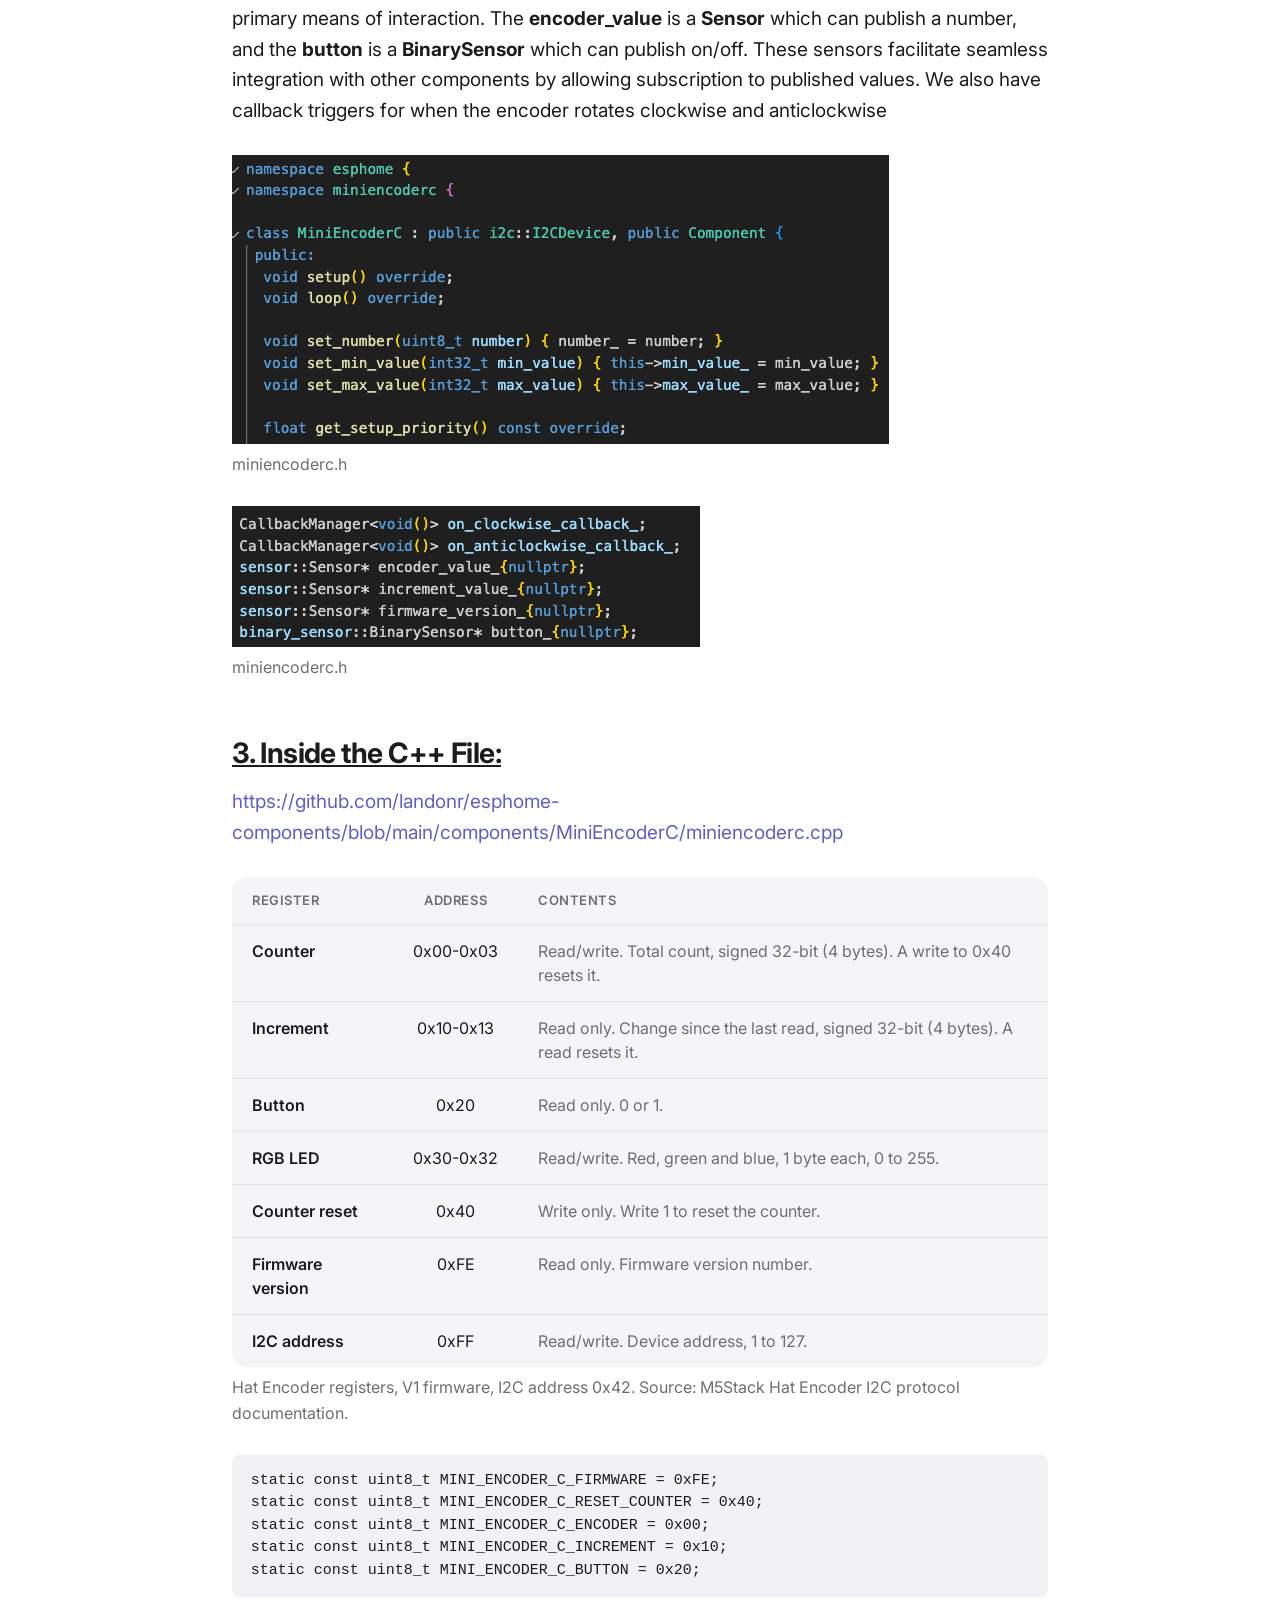
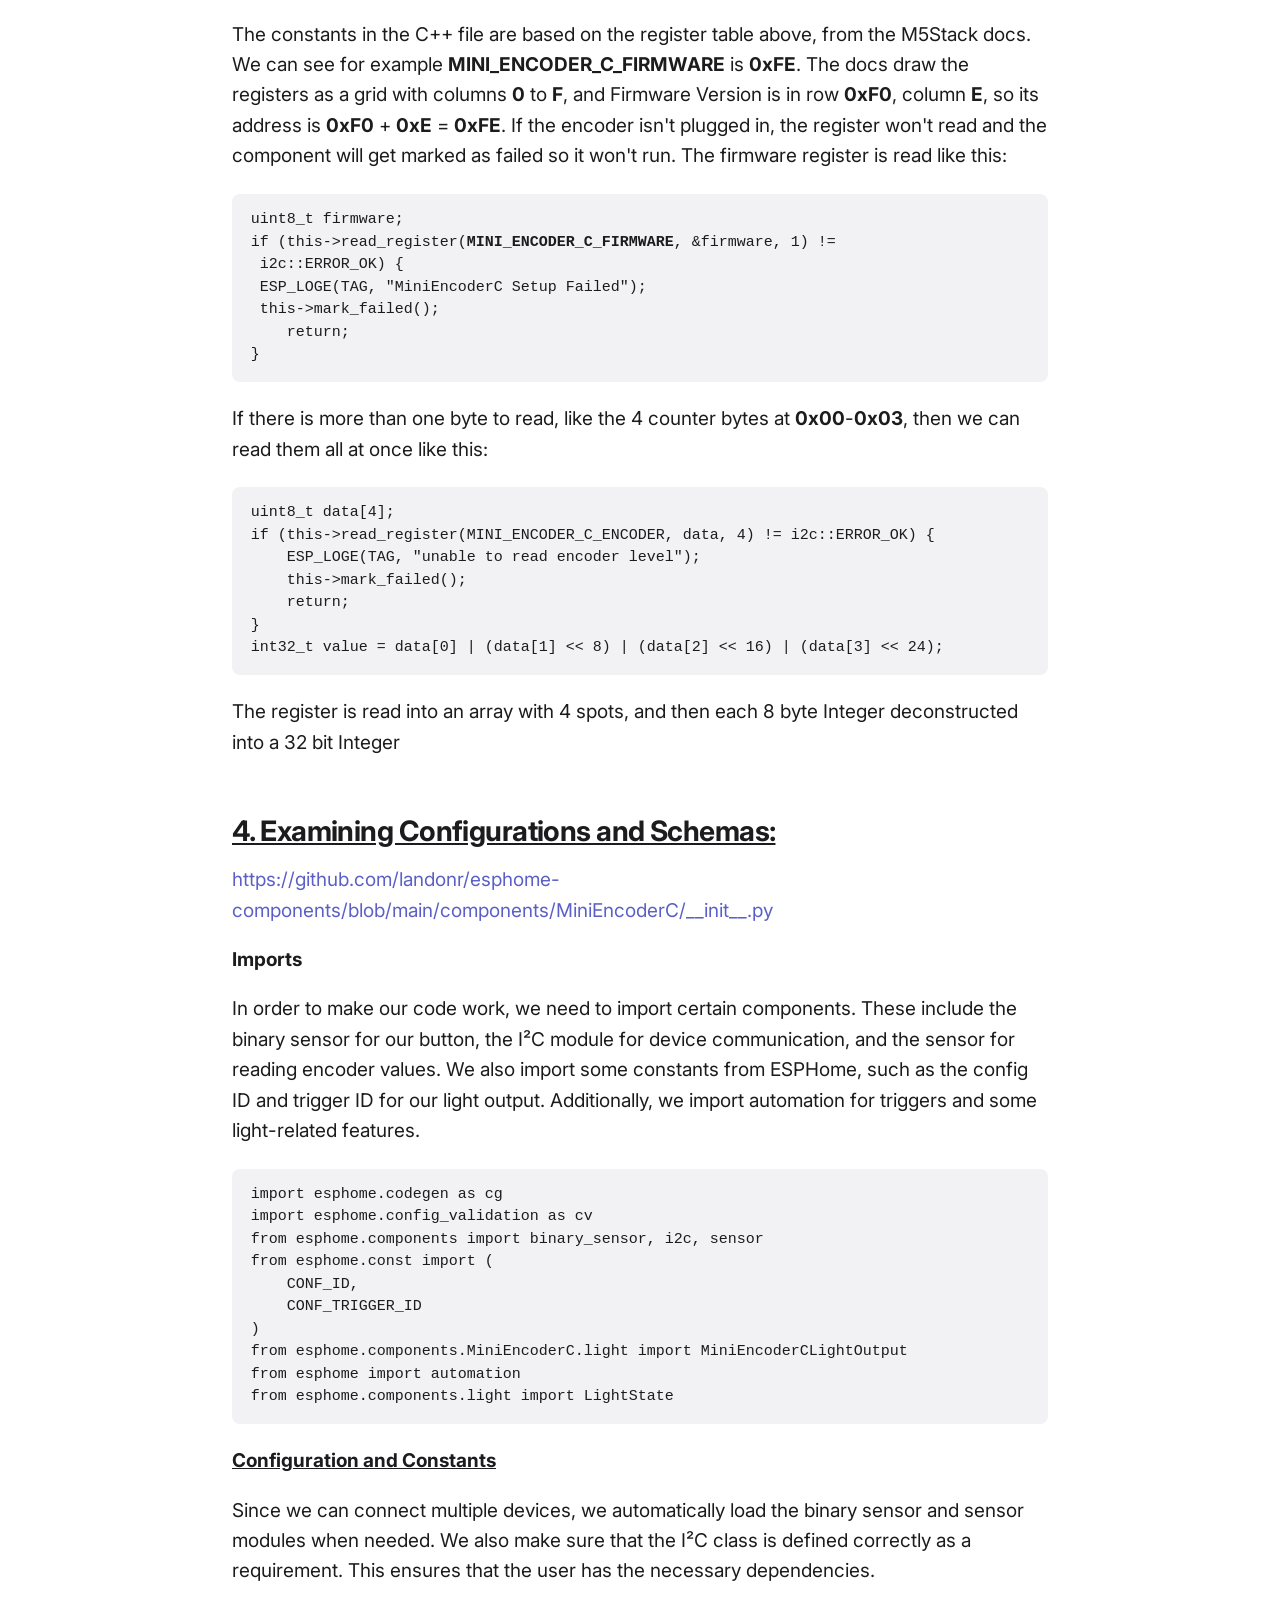
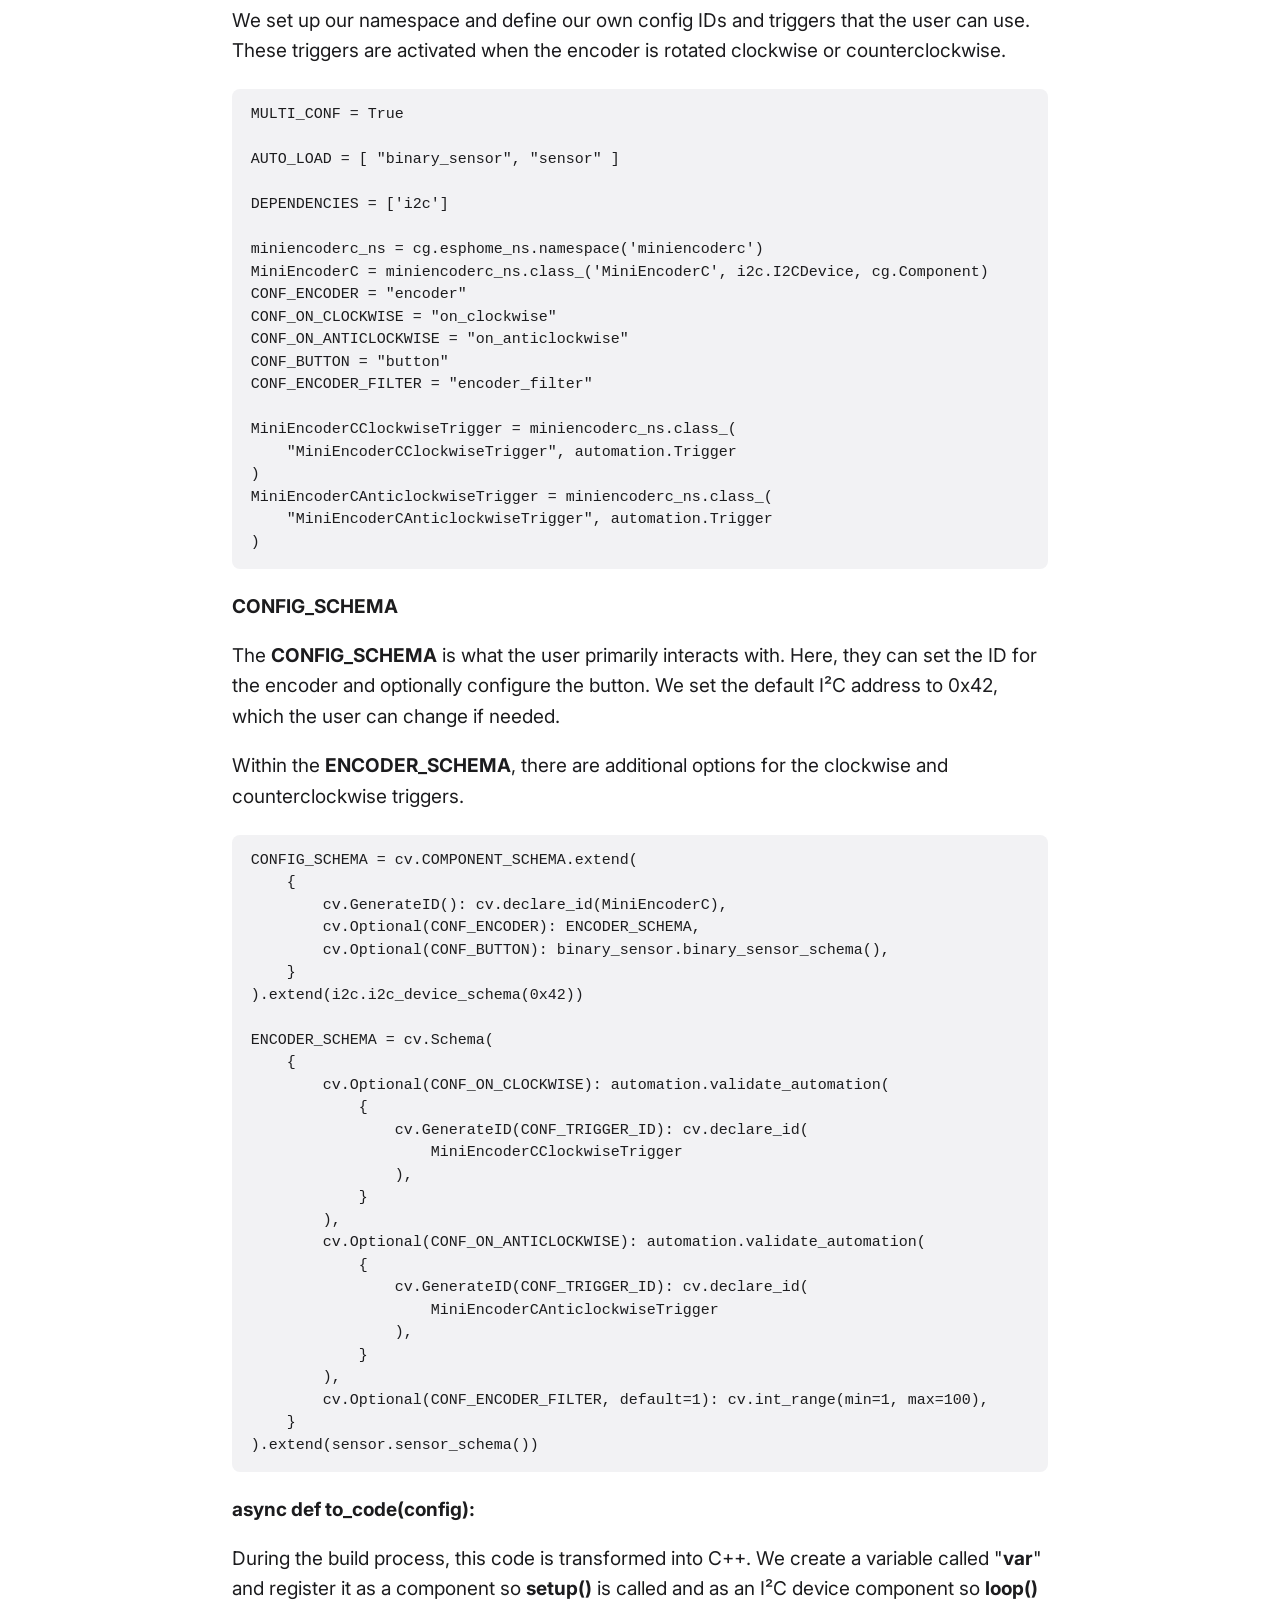
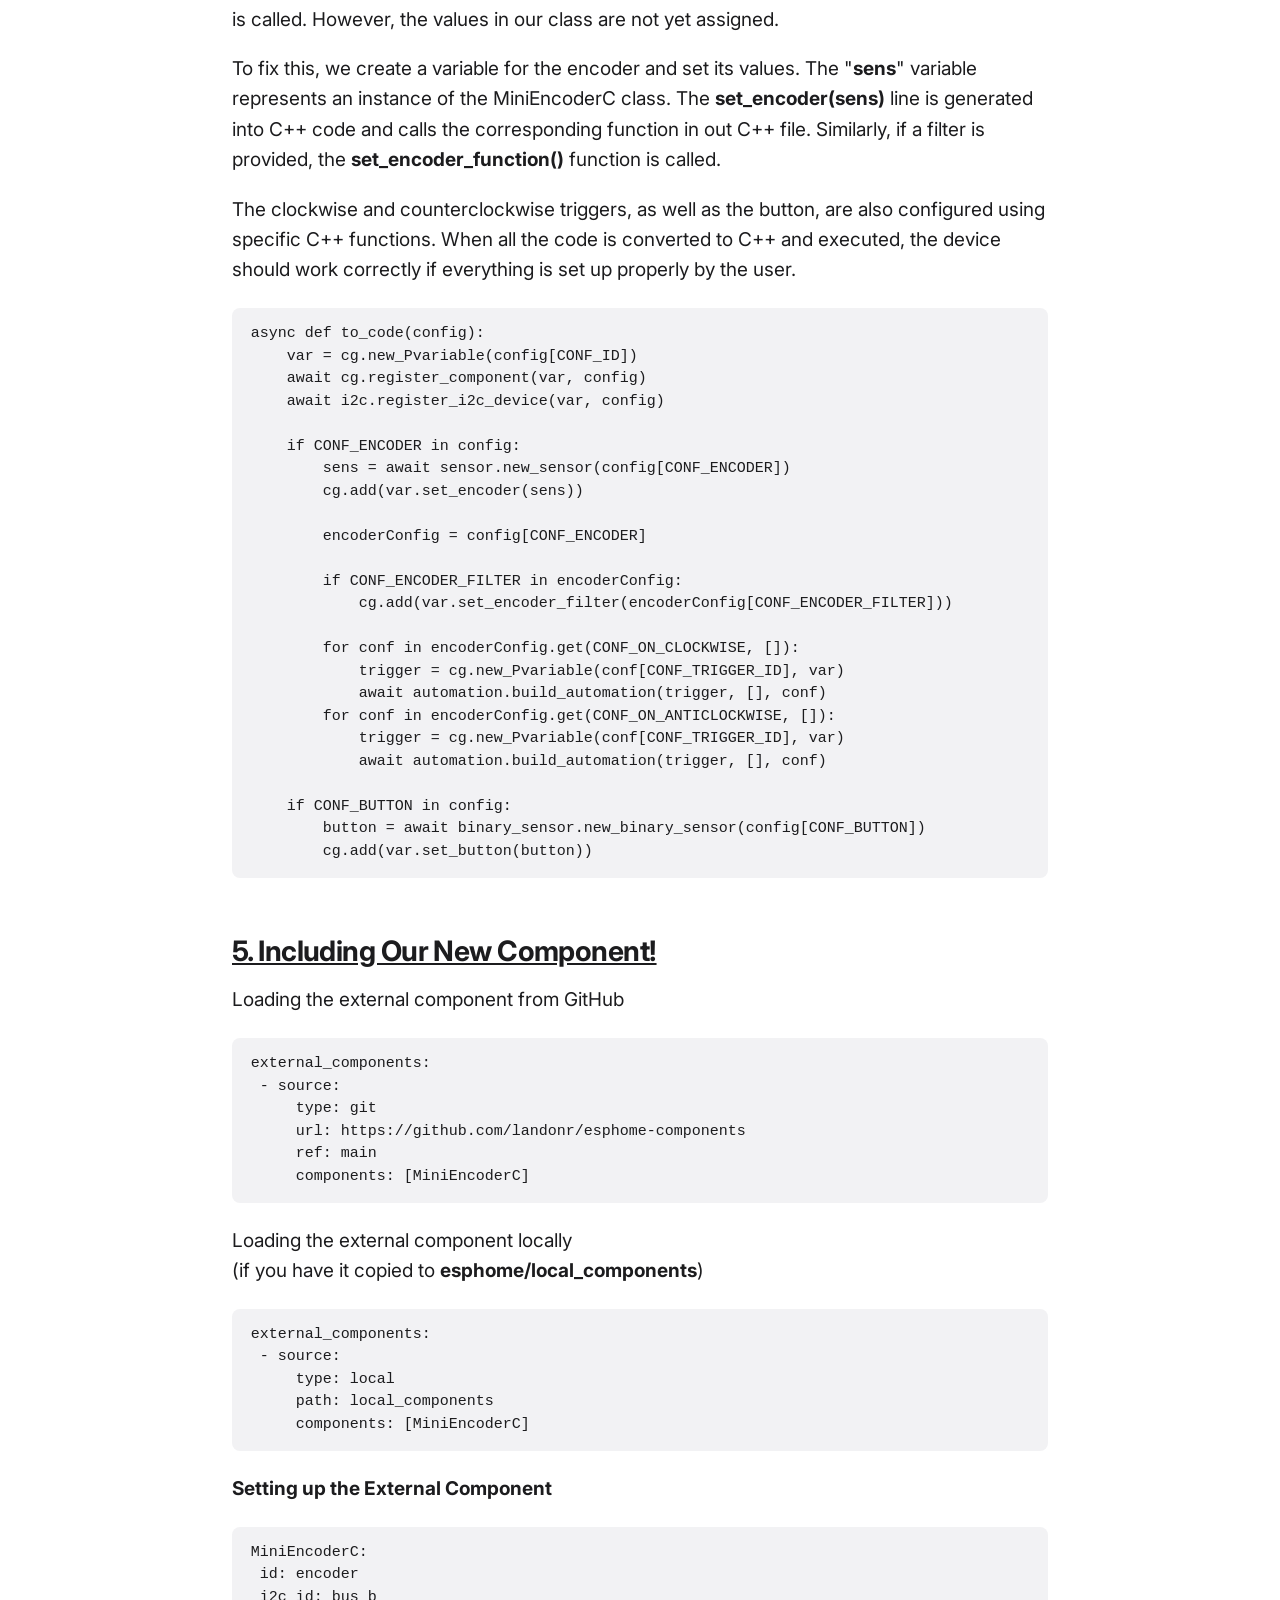
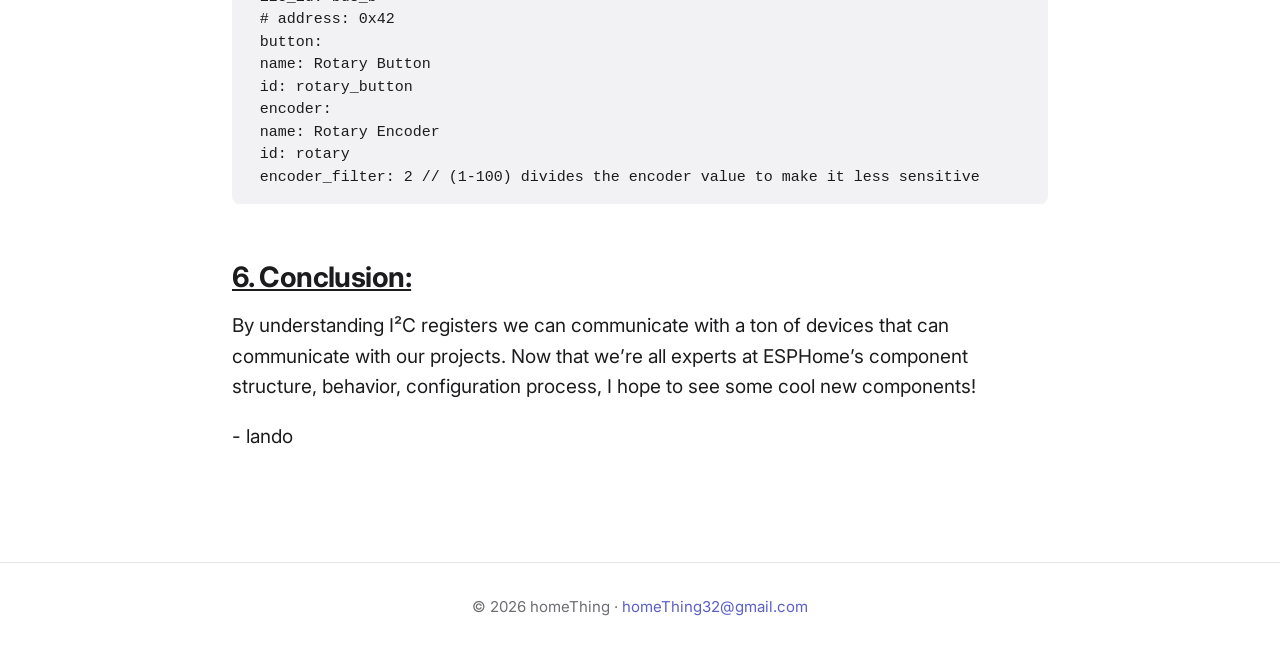
==== commit 77ebdead: "docs(site): replace the M5Stack register screenshot in the ESPHome component post with a register ta" ====
--- a/site/esphome-component-from-scratch.html
+++ b/site/esphome-component-from-scratch.html
@@ -8,7 +8,13 @@
   <meta property="og:type" content="article">
   <meta property="og:title" content="ESPHome Component From Scratch">
   <meta property="og:description" content="Using the M5 Stack Mini EncoderC Hat: the folder structure, the header file, the C++ file, the configuration schema and the YAML setup.">
-  <meta property="og:image" content="assets/legacy/post-esphome-component.jpg">
+  <meta property="og:site_name" content="homeThing">
+  <meta property="og:url" content="https://landonr.github.io/homething-c6/esphome-component-from-scratch.html">
+  <meta property="og:image" content="https://landonr.github.io/homething-c6/assets/legacy/post-esphome-component.jpg">
+  <meta property="og:image:width" content="480">
+  <meta property="og:image:height" content="360">
+  <meta property="og:image:alt" content="YouTube video: ESPHome External Component From Scratch, with a cat and an M5StickC with the encoder hat">
+  <meta name="twitter:card" content="summary_large_image">
   <link rel="icon" href="assets/homeThingLogo.svg" type="image/svg+xml">
   <link rel="preconnect" href="https://fonts.googleapis.com">
   <link rel="preconnect" href="https://fonts.gstatic.com" crossorigin>
@@ -79,14 +85,30 @@
         <p><a href="https://github.com/landonr/esphome-components/blob/main/components/MiniEncoderC/miniencoderc.cpp" target="_blank" rel="noopener">https://github.com/landonr/esphome-components/blob/main/components/MiniEncoderC/miniencoderc.cpp</a></p>
 
         <figure>
-          <img src="assets/legacy/esphome-05.png" width="1442" height="398" loading="lazy" alt="M5Stack Hat Encoder I2C protocol register map at address 0x42: counter value at 0x00, increment value at 0x10, button value at 0x20, RGB at 0x30, counter reset at 0x40, firmware version at 0xFE and I2C address at 0xFF">
+          <div class="parts">
+            <table>
+              <thead>
+                <tr><th scope="col">Register</th><th scope="col">Address</th><th scope="col">Contents</th></tr>
+              </thead>
+              <tbody>
+                <tr><td>Counter</td><td>0x00-0x03</td><td>Read/write. Total count, signed 32-bit (4 bytes). A write to 0x40 resets it.</td></tr>
+                <tr><td>Increment</td><td>0x10-0x13</td><td>Read only. Change since the last read, signed 32-bit (4 bytes). A read resets it.</td></tr>
+                <tr><td>Button</td><td>0x20</td><td>Read only. 0&nbsp;or&nbsp;1.</td></tr>
+                <tr><td>RGB LED</td><td>0x30-0x32</td><td>Read/write. Red, green and blue, 1 byte each, 0&nbsp;to&nbsp;255.</td></tr>
+                <tr><td>Counter reset</td><td>0x40</td><td>Write only. Write 1 to reset the counter.</td></tr>
+                <tr><td>Firmware version</td><td>0xFE</td><td>Read only. Firmware version number.</td></tr>
+                <tr><td>I2C address</td><td>0xFF</td><td>Read/write. Device address, 1&nbsp;to&nbsp;127.</td></tr>
+              </tbody>
+            </table>
+          </div>
+          <figcaption class="caption">Hat Encoder registers, V1 firmware, I2C address 0x42. Source: M5Stack Hat Encoder I2C protocol documentation.</figcaption>
         </figure>
         <pre><code>static const uint8_t MINI_ENCODER_C_FIRMWARE = 0xFE;
 static const uint8_t MINI_ENCODER_C_RESET_COUNTER = 0x40;
 static const uint8_t MINI_ENCODER_C_ENCODER = 0x00;
 static const uint8_t MINI_ENCODER_C_INCREMENT = 0x10;
 static const uint8_t MINI_ENCODER_C_BUTTON = 0x20;</code></pre>
-        <p>The constants in the C++ file are based on this image from the docs. We can see for example <b>MINI_ENCODER_C_FIRMWARE</b> is <b>0xFE</b>, and in the table Firmware Version is row <b>0xF0</b>, in column <b>E</b>. If the encoder isn't plugged in, the register won't read and the component will get marked as failed so it won't run. The firmware register is read like this:</p>
+        <p>The constants in the C++ file are based on the register table above, from the M5Stack docs. We can see for example <b>MINI_ENCODER_C_FIRMWARE</b> is <b>0xFE</b>. The docs draw the registers as a grid with columns <b>0</b> to <b>F</b>, and Firmware Version is in row <b>0xF0</b>, column <b>E</b>, so its address is <b>0xF0</b> + <b>0xE</b> = <b>0xFE</b>. If the encoder isn't plugged in, the register won't read and the component will get marked as failed so it won't run. The firmware register is read like this:</p>
         <pre><code>uint8_t firmware;
 if (this-&gt;read_register(<b>MINI_ENCODER_C_FIRMWARE</b>, &amp;firmware, 1) !=
  i2c::ERROR_OK) {
@@ -94,7 +116,7 @@
  this-&gt;mark_failed();
     return;
 }</code></pre>
-        <p>If there is more than one byte to read, then we can look at multiple columns like this:</p>
+        <p>If there is more than one byte to read, like the 4 counter bytes at <b>0x00</b>-<b>0x03</b>, then we can read them all at once like this:</p>
         <pre><code>uint8_t data[4];
 if (this-&gt;read_register(MINI_ENCODER_C_ENCODER, data, 4) != i2c::ERROR_OK) {
     ESP_LOGE(TAG, "unable to read encoder level");
--- a/site/style.css
+++ b/site/style.css
@@ -2,6 +2,7 @@
   --ink: #1c1c1e;
   --muted: #6e6e73;
   --grey: #f2f2f4;
+  --card: #f5f5f7;
   --accent: #5b5fc7;
   --line: rgba(0, 0, 0, 0.08);
   --pad-x: clamp(20px, 9vw, 200px);
@@ -155,6 +156,7 @@
 }
 
 .band.grey {
+  --card: #fff;
   background: var(--grey);
 }
 
@@ -164,9 +166,16 @@
 }
 
 .hero {
+  --hero-start: #6b92e6;
+  --hero-mid: #6169c2;
+  --hero-end: #5459ad;
+  --hero-fade: #fff;
   background:
-    linear-gradient(rgba(255, 255, 255, 0) 70%, #fff 100%),
-    linear-gradient(100deg, #6b92e6 0%, #6169c2 50%, #5459ad 100%);
+    linear-gradient(rgba(255, 255, 255, 0) 70%, var(--hero-fade) 100%),
+    linear-gradient(100deg, var(--hero-start) 0%, var(--hero-mid) 50%, var(--hero-end) 100%);
+  /* A repeated tile shows as a coloured line at the bottom when the height is fractional. */
+  background-repeat: no-repeat;
+  background-color: var(--hero-fade);
   color: #fff;
   text-align: center;
   padding-top: 150px;
@@ -188,20 +197,97 @@
   margin-top: 0.75em;
 }
 
+.hero .page-years {
+  color: rgba(255, 255, 255, 0.85);
+}
+
 .hero-image {
   width: 100%;
   max-width: 720px;
   margin: clamp(48px, 6vw, 80px) auto 0;
 }
 
-.page-head {
+/* Title over a full-bleed render. The hero gradient fades out down the top of the photo
+   behind the text. Narrow screens crop the sides, so the render keeps the remote centred. */
+.hero.hero-cover {
+  position: relative;
+  /* Up to full screen height, so the render scales up and the title takes less of it. The 60vw
+     cap keeps a tall window from filling with sky above the remote. */
+  height: clamp(600px, calc(100svh - 52px), 60vw);
+  padding: 0;
+  overflow: hidden;
+  background: var(--hero-mid);
+}
+
+.hero-cover::before {
+  content: "";
+  position: absolute;
+  inset: 0;
+  z-index: 1;
+  background: linear-gradient(100deg, var(--hero-start) 0%, var(--hero-mid) 50%, var(--hero-end) 100%);
+  -webkit-mask-image: linear-gradient(#000 0%, rgba(0, 0, 0, 0.55) 22%, transparent 48%);
+  mask-image: linear-gradient(#000 0%, rgba(0, 0, 0, 0.55) 22%, transparent 48%);
+}
+
+.hero-photo {
+  position: absolute;
+  inset: 0;
+  width: 100%;
+  height: 100%;
+  max-width: none;
+  object-fit: cover;
+}
+
+.hero-text {
+  position: relative;
+  z-index: 2;
+  padding: clamp(40px, 5vw, 72px) var(--pad-x) 0;
+  text-shadow: 0 1px 16px rgba(0, 0, 0, 0.12);
+}
+
+/* Small enough that "homeThing C6" stays on one line on a phone. */
+.hero-text h1 {
+  font-size: clamp(42px, 6.6vw, 112px);
+}
+
+.hero-text .subhead {
+  font-size: clamp(20px, 1.7vw, 28px);
+  text-wrap: balance;
+}
+
+.hero-text .cta {
+  text-shadow: none;
+}
+
+h2:has(+ .features-lede) {
+  margin-bottom: 0.45em;
+}
+
+.features-lede {
+  max-width: 34em;
+  margin: 0 auto clamp(40px, 5vw, 64px);
   text-align: center;
-  margin-bottom: clamp(56px, 7vw, 110px);
-}
-
-.page-head .subhead {
-  max-width: 30em;
-  margin: 0.8em auto 0;
+  color: var(--muted);
+}
+
+.build-stages {
+  width: 100%;
+  max-width: 800px;
+  margin: clamp(40px, 5vw, 64px) auto 0;
+  border-radius: 16px;
+}
+
+.hero-s3 {
+  --hero-start: #9b74e6;
+  --hero-mid: #8358d0;
+  --hero-end: #6c40b5;
+}
+
+.hero-original {
+  --hero-start: #e07a2a;
+  --hero-mid: #d6612a;
+  --hero-end: #c6452b;
+  --hero-fade: var(--grey);
 }
 
 .section-gap {
@@ -225,6 +311,32 @@
   filter: brightness(1.08);
 }
 
+.cta-icon {
+  width: 1.25em;
+  height: 1.25em;
+  margin-right: 0.45em;
+  vertical-align: -0.3em;
+  fill: currentColor;
+}
+
+.status-pill {
+  display: inline-block;
+  margin: 0 0 0.9em;
+  padding: 0.4em 1em;
+  border: 1px solid rgba(255, 255, 255, 0.5);
+  border-radius: 999px;
+  background: rgba(255, 255, 255, 0.18);
+  -webkit-backdrop-filter: blur(6px);
+  backdrop-filter: blur(6px);
+  color: #fff;
+  font-size: clamp(12px, 0.9vw, 14px);
+  font-weight: 600;
+  letter-spacing: 0.08em;
+  line-height: 1.2;
+  text-transform: uppercase;
+  text-shadow: none;
+}
+
 /* Two-column rows */
 
 .row {
@@ -269,27 +381,127 @@
   margin: 0 auto;
 }
 
+/* A plain browser window around a web page screenshot. */
+.browser {
+  overflow: hidden;
+  background: #fff;
+  border: 1px solid var(--line);
+  border-radius: 12px;
+  box-shadow: 0 1px 2px rgba(0, 0, 0, 0.05), 0 16px 40px rgba(0, 0, 0, 0.1);
+}
+
+.browser-bar {
+  display: flex;
+  align-items: center;
+  gap: 12px;
+  padding: 10px 14px;
+  background: #e8e8ec;
+  border-bottom: 1px solid var(--line);
+}
+
+.browser-dots {
+  display: flex;
+  flex: none;
+  gap: 6px;
+}
+
+.browser-dots i {
+  width: 10px;
+  height: 10px;
+  border-radius: 50%;
+  background: #ff5f57;
+}
+
+.browser-dots i:nth-child(2) {
+  background: #febc2e;
+}
+
+.browser-dots i:nth-child(3) {
+  background: #28c840;
+}
+
+/* The right margin matches the dots, so the address sits in the middle of the bar. */
+.browser-url {
+  flex: 1;
+  min-width: 0;
+  margin-right: 42px;
+  padding: 4px 12px;
+  background: #fff;
+  border-radius: 6px;
+  font-size: 12px;
+  line-height: 1.4;
+  color: var(--muted);
+  text-align: center;
+  white-space: nowrap;
+  overflow: hidden;
+  text-overflow: ellipsis;
+}
+
 .narrow {
   max-width: 36em;
   margin: 0 auto;
   text-align: left;
 }
 
-/* Spec lists */
+/* Spec lists: each spec shows as a card, two to a row. */
 
 .specs {
   list-style: none;
   margin: 0 0 1.6em;
   padding: 0;
+  display: grid;
+  /* At most two columns, and one on a phone. */
+  grid-template-columns: repeat(auto-fill, minmax(min(100%, max(240px, calc(50% - 6px))), 1fr));
+  gap: 12px;
 }
 
 .specs li {
-  padding: 0.5em 0;
-  border-top: 1px solid var(--line);
-}
-
-.specs li:last-child {
-  border-bottom: 1px solid var(--line);
+  padding: 14px 18px;
+  background: var(--card);
+  border-radius: 12px;
+  font-size: 16px;
+  line-height: 1.45;
+  color: var(--muted);
+}
+
+.specs strong {
+  display: block;
+  margin-bottom: 2px;
+  color: var(--ink);
+  font-weight: 600;
+}
+
+.specs li:last-child:nth-child(odd) {
+  grid-column: 1 / -1;
+}
+
+.icon {
+  width: 1.15em;
+  height: 1.15em;
+  flex: none;
+  fill: none;
+  stroke: currentColor;
+  stroke-width: 2;
+  stroke-linecap: round;
+  stroke-linejoin: round;
+}
+
+.specs .radios {
+  display: flex;
+  flex-wrap: wrap;
+  gap: 6px 24px;
+  margin-top: 6px;
+  color: var(--ink);
+}
+
+.specs .radios span {
+  display: inline-flex;
+  align-items: center;
+  gap: 8px;
+}
+
+.specs .radios .icon {
+  color: var(--accent);
 }
 
 .text .caption {
@@ -301,7 +513,232 @@
   padding-left: 1.2em;
 }
 
+.media video {
+  display: block;
+  width: 100%;
+  height: auto;
+  /* The poster is a portrait render. Without a fixed box the video jumps when playback starts. */
+  aspect-ratio: 4 / 3;
+  object-fit: contain;
+  background: #fff;
+  border-radius: 16px;
+}
+
+/* Feature cards: a bento grid. Clips fill their cells, and text cards set the row heights. */
+
+.features {
+  --gap: 24px;
+  --row: clamp(220px, 22vw, 300px);
+  list-style: none;
+  margin: 0;
+  padding: 0;
+  display: grid;
+  grid-template-columns: repeat(4, minmax(0, 1fr));
+  grid-auto-rows: minmax(var(--row), auto);
+  grid-auto-flow: dense;
+  gap: var(--gap);
+}
+
+.feature,
+.feature-text {
+  position: relative;
+  overflow: hidden;
+  border-radius: 16px;
+  color: #fff;
+}
+
+.feature {
+  background: var(--grey);
+}
+
+.feature.big {
+  grid-column: span 2;
+  grid-row: span 2;
+}
+
+.feature.tall {
+  grid-row: span 2;
+}
+
+.feature video,
+.feature > img {
+  position: absolute;
+  inset: 0;
+  width: 100%;
+  height: 100%;
+  object-fit: cover;
+}
+
+/* The dark fade keeps the white text readable over a bright frame, such as a lit TV. */
+.feature-copy {
+  position: absolute;
+  inset: 0 0 auto;
+  padding: clamp(20px, 2.2vw, 32px) clamp(20px, 2.2vw, 32px) clamp(28px, 3vw, 44px);
+  background: linear-gradient(rgba(0, 0, 0, 0.62), rgba(0, 0, 0, 0.42) 70%, transparent);
+  text-shadow: 0 1px 8px rgba(0, 0, 0, 0.25);
+}
+
+.feature h3 {
+  font-size: clamp(22px, 1.8vw, 28px);
+  letter-spacing: -0.02em;
+  line-height: 1.15;
+  margin-bottom: 0.4em;
+}
+
+.feature.big h3 {
+  font-size: clamp(26px, 2.4vw, 36px);
+}
+
+.feature p {
+  max-width: 24em;
+  font-size: 16px;
+  line-height: 1.45;
+  color: rgba(255, 255, 255, 0.92);
+}
+
+.feature-text {
+  background: var(--tile);
+  padding: clamp(24px, 2.6vw, 40px);
+}
+
+/* Each tile keeps white text at WCAG AA contrast or better. */
+.tile-blue { --tile: #4470d0; }
+.tile-violet { --tile: #5b5fc7; }
+.tile-purple { --tile: #7048c0; }
+.tile-ink { --tile: #1c1c1e; }
+
+.feature-text h3 {
+  font-size: clamp(24px, 2vw, 32px);
+  letter-spacing: -0.02em;
+  line-height: 1.15;
+  margin-bottom: 0.5em;
+}
+
+.feature-text p {
+  font-size: 17px;
+  line-height: 1.5;
+  color: rgba(255, 255, 255, 0.92);
+}
+
+.feature-gh {
+  display: flex;
+  flex-direction: column;
+}
+
+.gh-link {
+  display: inline-flex;
+  align-items: center;
+  gap: 10px;
+  align-self: flex-start;
+  margin-top: auto;
+  color: #fff;
+  font-size: 17px;
+  font-weight: 600;
+}
+
+.gh-link:hover,
+.gh-link:focus-visible {
+  text-decoration: none;
+  opacity: 0.8;
+}
+
+.gh-link:focus-visible {
+  outline-color: #fff;
+}
+
+/* Text on the plain tile, and a crop of the web page that runs off the right and bottom edges. */
+.feature-web {
+  grid-column: span 2;
+  display: grid;
+  grid-template-columns: minmax(0, 1fr) minmax(0, 1fr);
+  gap: clamp(16px, 2vw, 28px);
+  padding-right: 0;
+  padding-bottom: 0;
+}
+
+.feature-web > div {
+  padding-bottom: clamp(24px, 2.6vw, 40px);
+}
+
+/* A browser window cut off by the card's right and bottom edges. Size containment keeps it
+   from growing the row, so the text cards set the height and the window fills it. */
+.browser.feature-shot {
+  contain: size;
+  width: 100%;
+  border-right: 0;
+  border-bottom: 0;
+  border-radius: 10px 0 0 0;
+  box-shadow: 0 8px 28px rgba(0, 0, 0, 0.28);
+}
+
+.feature-shot .browser-url {
+  margin-right: 0;
+  text-align: left;
+}
+
+/* Parts tables */
+
+.parts {
+  max-width: 1040px;
+  margin: 0 auto;
+  overflow-x: auto;
+}
+
+.parts table {
+  width: 100%;
+  border-collapse: separate;
+  border-spacing: 0;
+  background: var(--card);
+  border-radius: 16px;
+  text-align: left;
+  font-size: 16px;
+  line-height: 1.5;
+}
+
+.parts th,
+.parts td {
+  padding: 14px 20px;
+  border-top: 1px solid var(--line);
+  vertical-align: top;
+  /* Long part numbers would otherwise widen the table past a phone screen. */
+  overflow-wrap: anywhere;
+}
+
+.parts thead th {
+  border-top: 0;
+  font-size: 13px;
+  font-weight: 600;
+  letter-spacing: 0.04em;
+  text-transform: uppercase;
+  color: var(--muted);
+}
+
+.parts td:nth-child(1) {
+  font-weight: 600;
+}
+
+.parts th:nth-child(2),
+.parts td:nth-child(2) {
+  width: 1%;
+  white-space: nowrap;
+  text-align: center;
+}
+
+.parts td:nth-child(3) {
+  color: var(--muted);
+}
+
+.parts .caption {
+  margin-top: 1.5em;
+  text-align: center;
+}
+
 /* Image pairs and figures */
+
+.plan {
+  width: 200px;
+  margin: 0 auto 1.5rem;
+}
 
 .pair {
   display: grid;
@@ -388,6 +825,33 @@
 .video-link {
   margin: 1em 0 2.5em;
   text-align: center;
+}
+
+.video-desc {
+  margin-top: 1.5em;
+}
+
+.video-desc ul {
+  margin: 0 0 1.2em;
+  padding-left: 1.2em;
+}
+
+.video-desc ul.chapters {
+  list-style: none;
+  padding-left: 0;
+}
+
+.chapters a {
+  display: inline-block;
+  min-width: 3.4em;
+  font-variant-numeric: tabular-nums;
+}
+
+.page-years {
+  font-size: 16px;
+  font-weight: 600;
+  color: var(--muted);
+  margin-bottom: 0.5em;
 }
 
 /* Screenshot grid */
@@ -466,6 +930,12 @@
   font-family: ui-monospace, SFMono-Regular, Menlo, Consolas, monospace;
 }
 
+.article .parts th,
+.article .parts td {
+  /* A phone screen would otherwise break short register names inside a word. */
+  overflow-wrap: break-word;
+}
+
 .article-links {
   color: var(--muted);
 }
@@ -500,6 +970,18 @@
   margin: 0;
 }
 
+@media (max-width: 1000px) {
+  .features {
+    --gap: 16px;
+    --row: clamp(220px, 34vw, 340px);
+    grid-template-columns: repeat(2, minmax(0, 1fr));
+  }
+
+  .feature.big {
+    grid-column: auto;
+  }
+}
+
 @media (max-width: 800px) {
   :root {
     --pad-y: 64px;
@@ -548,6 +1030,57 @@
     padding: 10px 16px;
   }
 
+  .hero.hero-cover {
+    height: max(640px, calc(100svh - 52px));
+  }
+
+  .features {
+    --gap: 12px;
+    grid-template-columns: 1fr;
+    grid-auto-rows: auto;
+  }
+
+  .feature.big,
+  .feature.tall {
+    grid-row: auto;
+  }
+
+  .feature video,
+  .feature > img {
+    position: static;
+    height: auto;
+    aspect-ratio: 3 / 4;
+  }
+
+  .feature-web {
+    grid-column: auto;
+    grid-template-columns: 1fr;
+  }
+
+  .feature-web > div {
+    padding-right: clamp(24px, 2.6vw, 40px);
+    padding-bottom: 0;
+  }
+
+  .browser.feature-shot {
+    contain: none;
+    justify-self: end;
+    width: 85%;
+  }
+
+  .feature-text p {
+    font-size: 15px;
+  }
+
+  .parts table {
+    font-size: 14px;
+  }
+
+  .parts th,
+  .parts td {
+    padding: 12px 10px;
+  }
+
   .nav-inner {
     gap: 4px 16px;
     font-size: 15px;
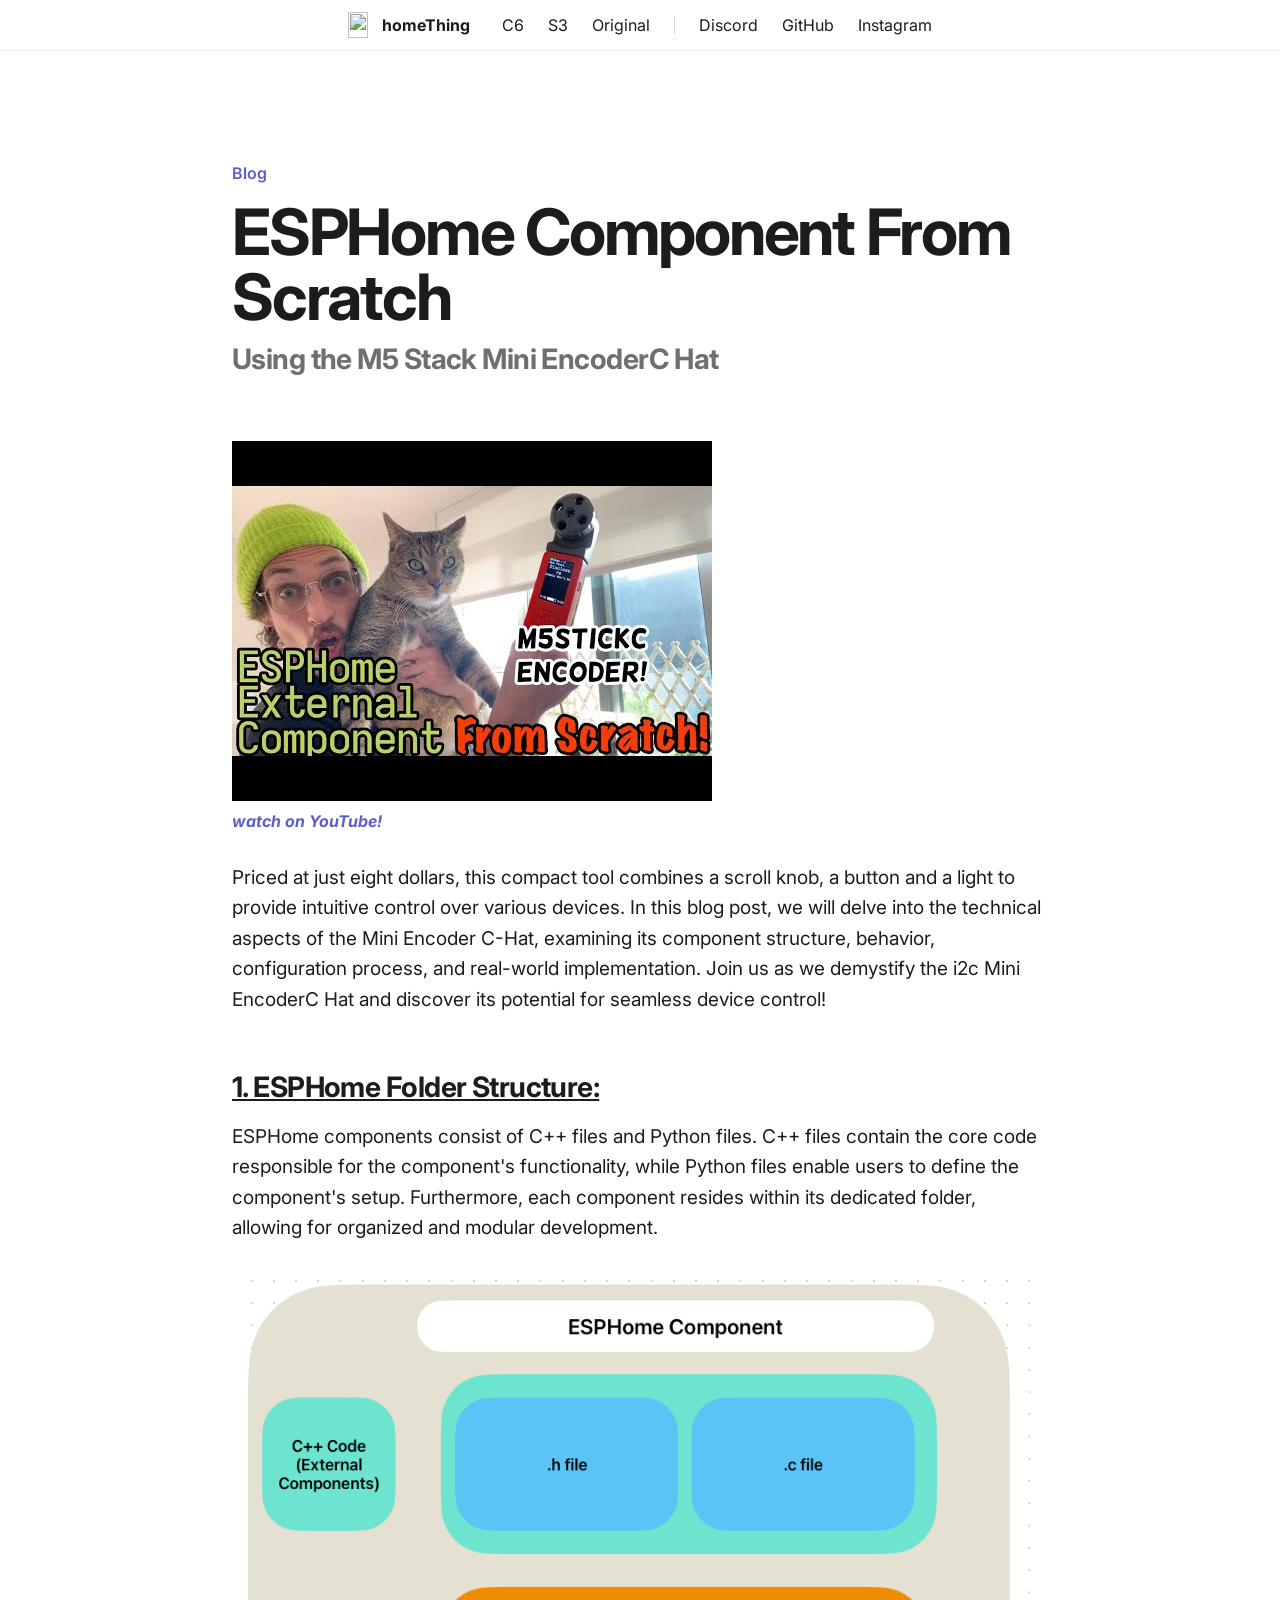
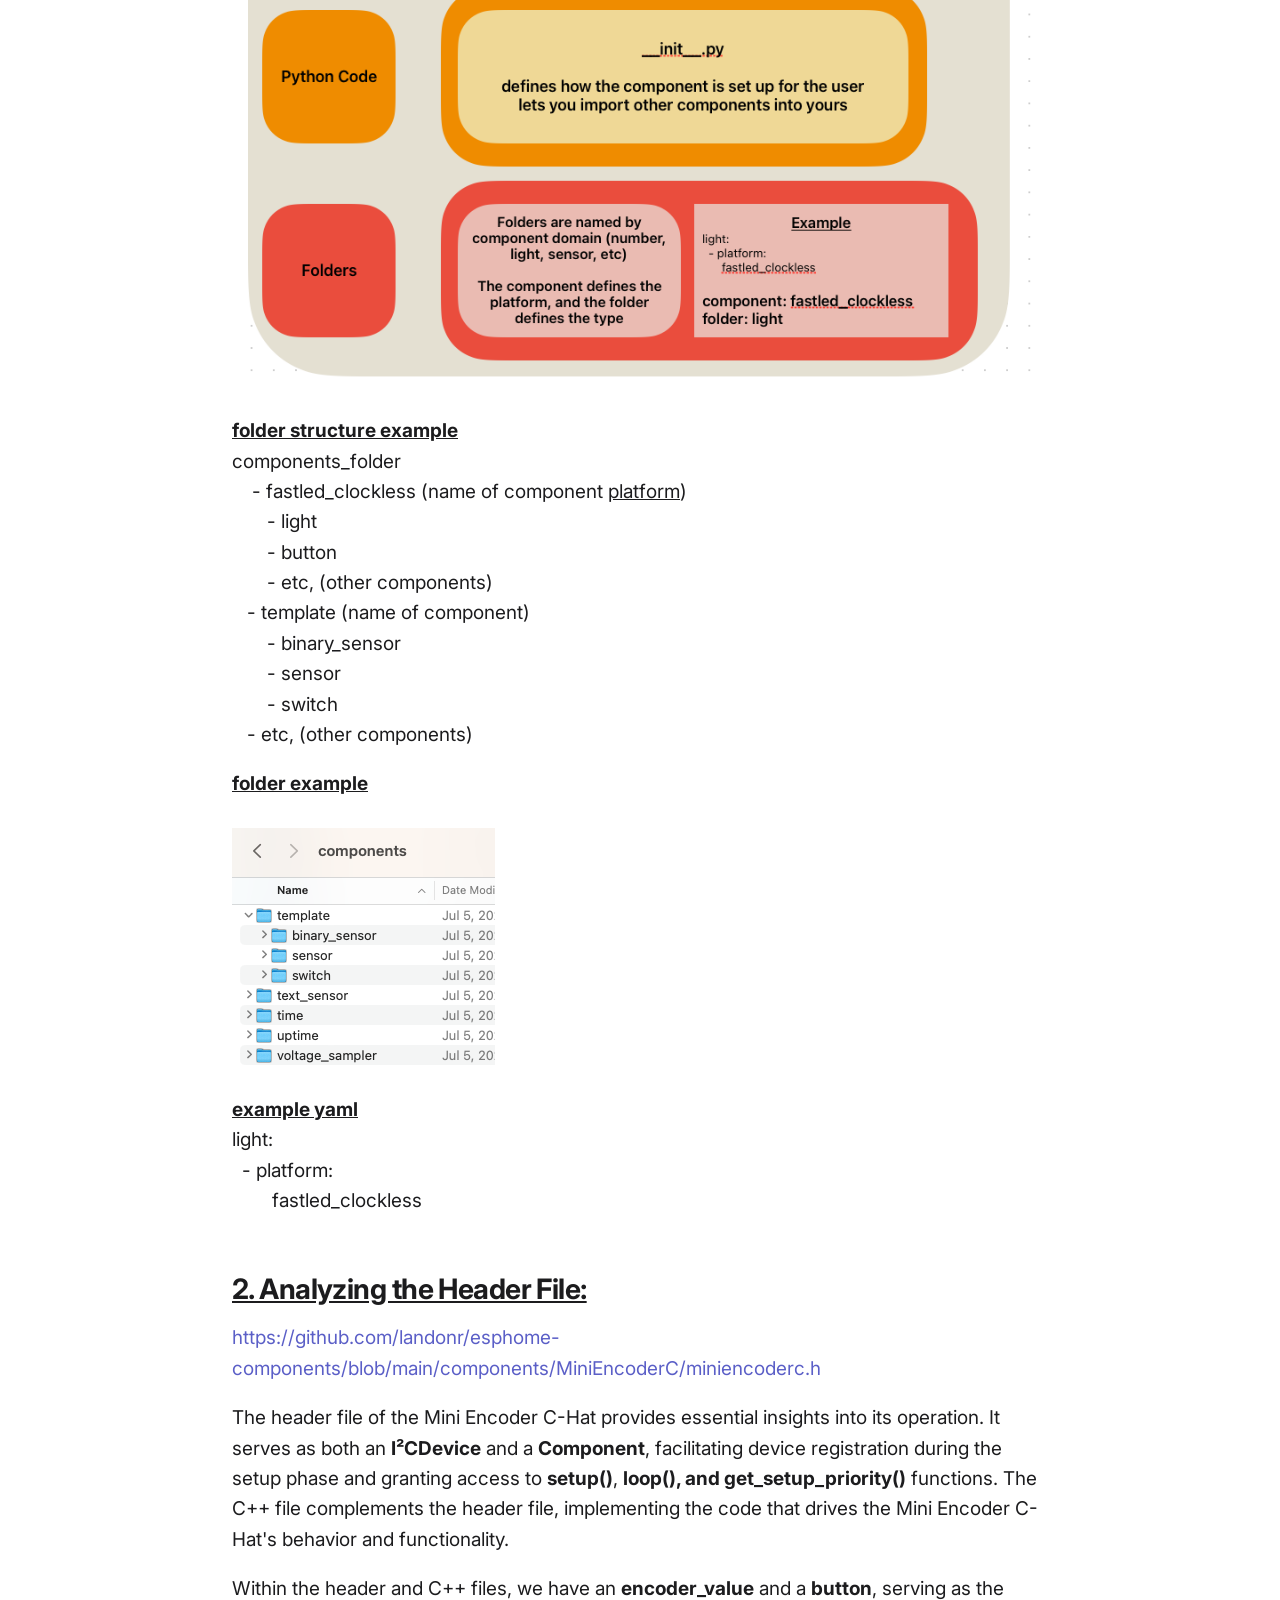
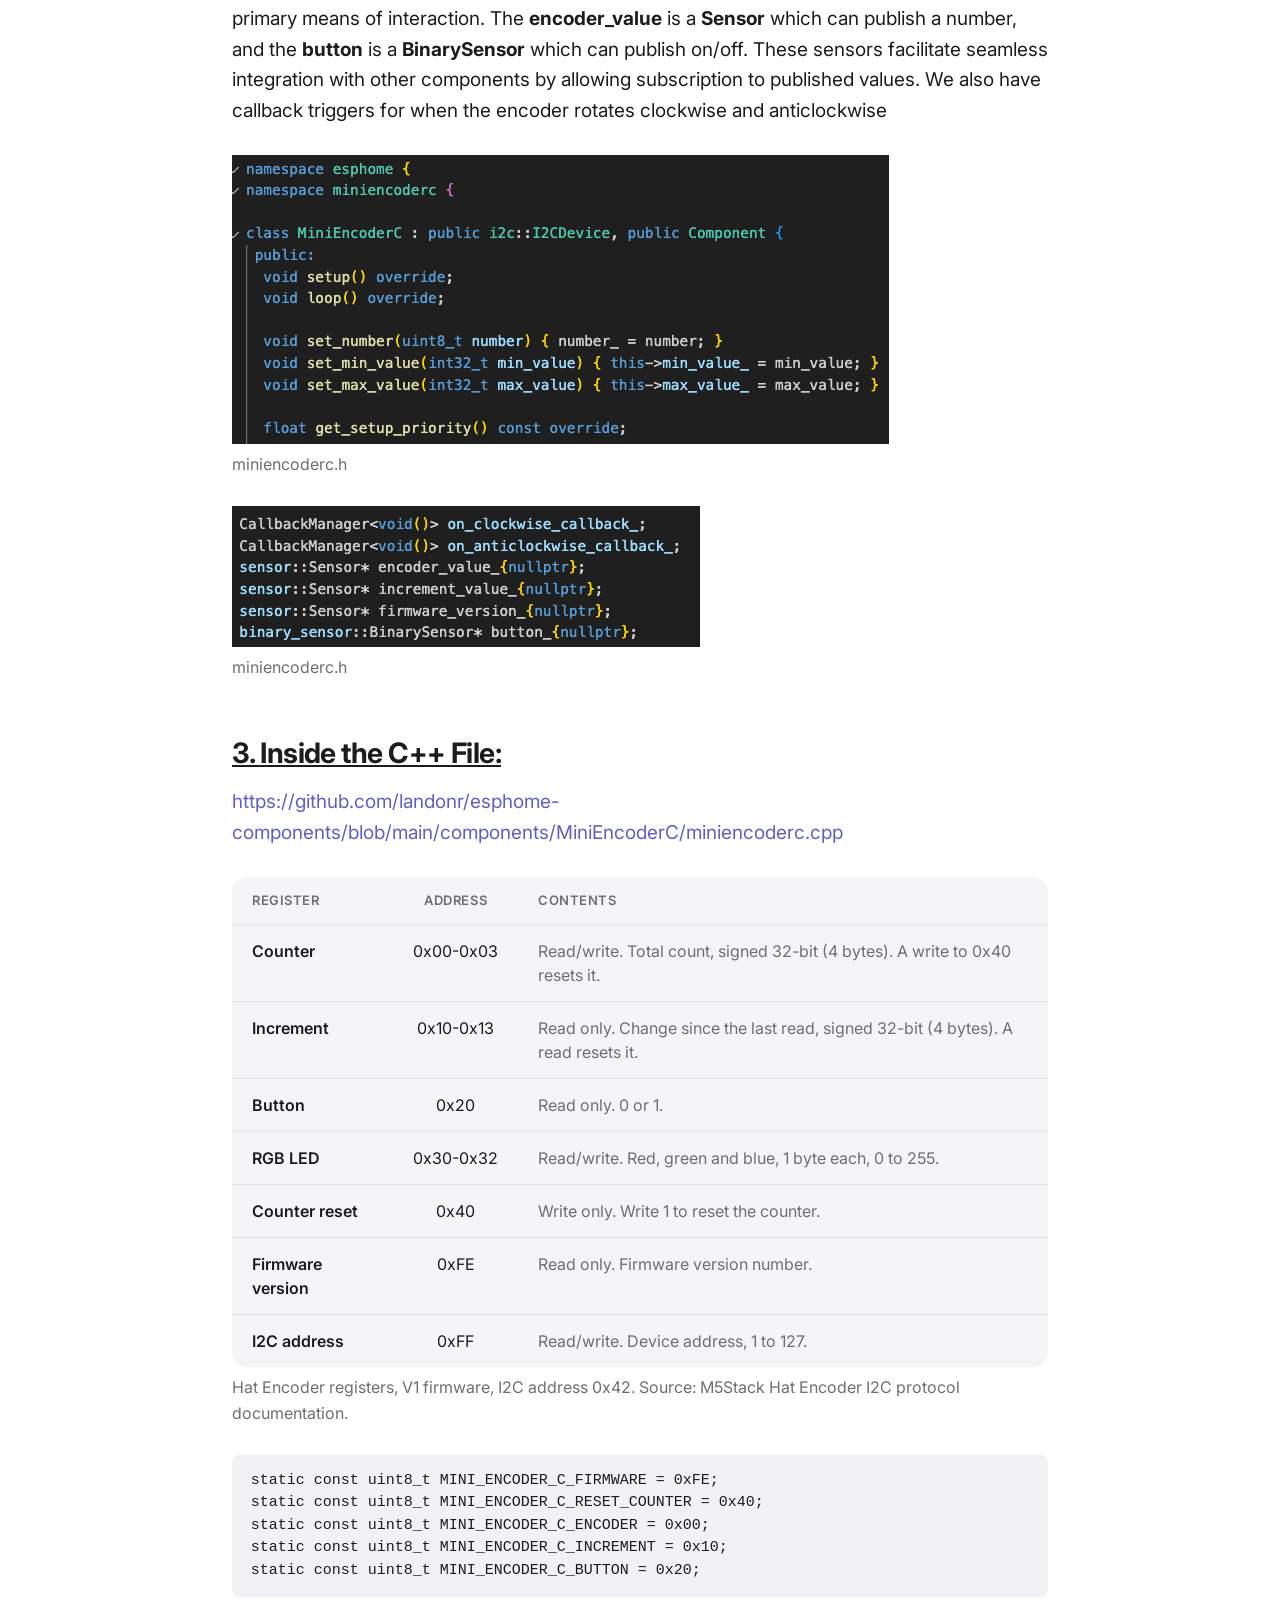
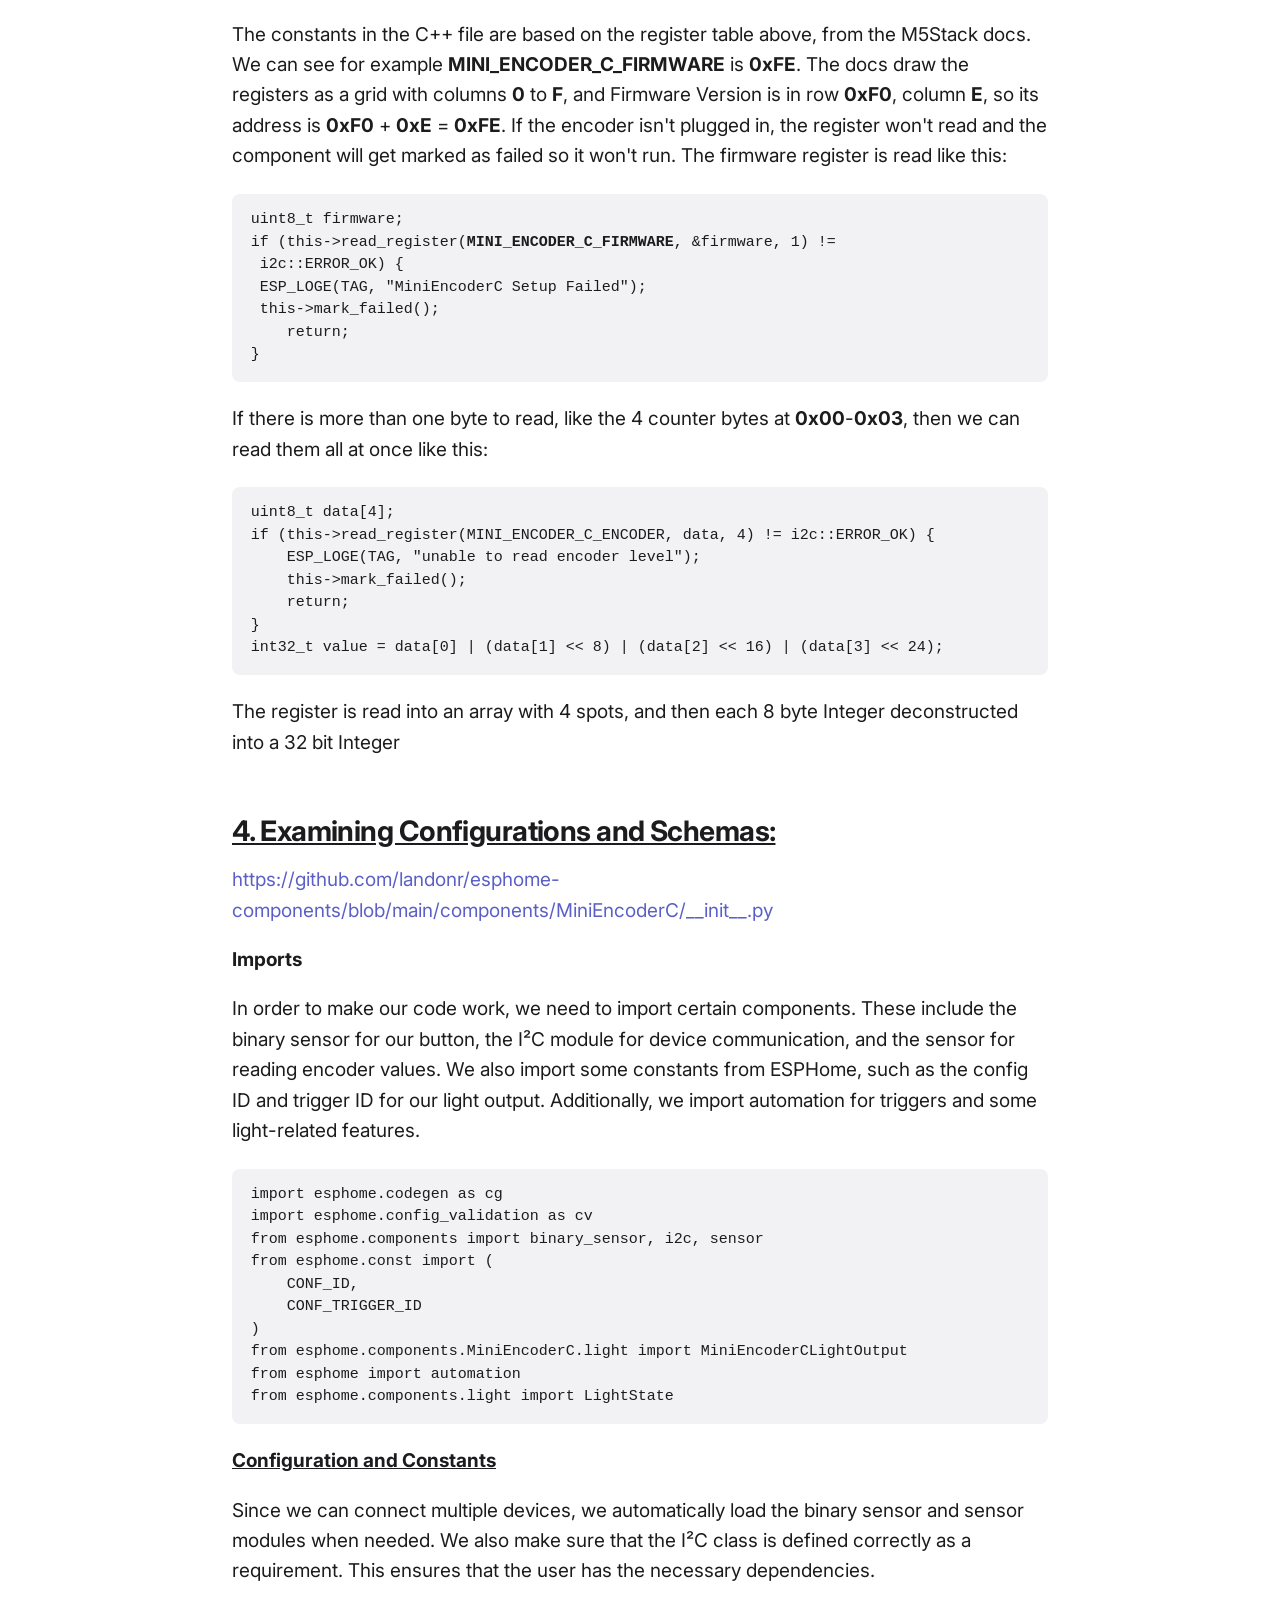
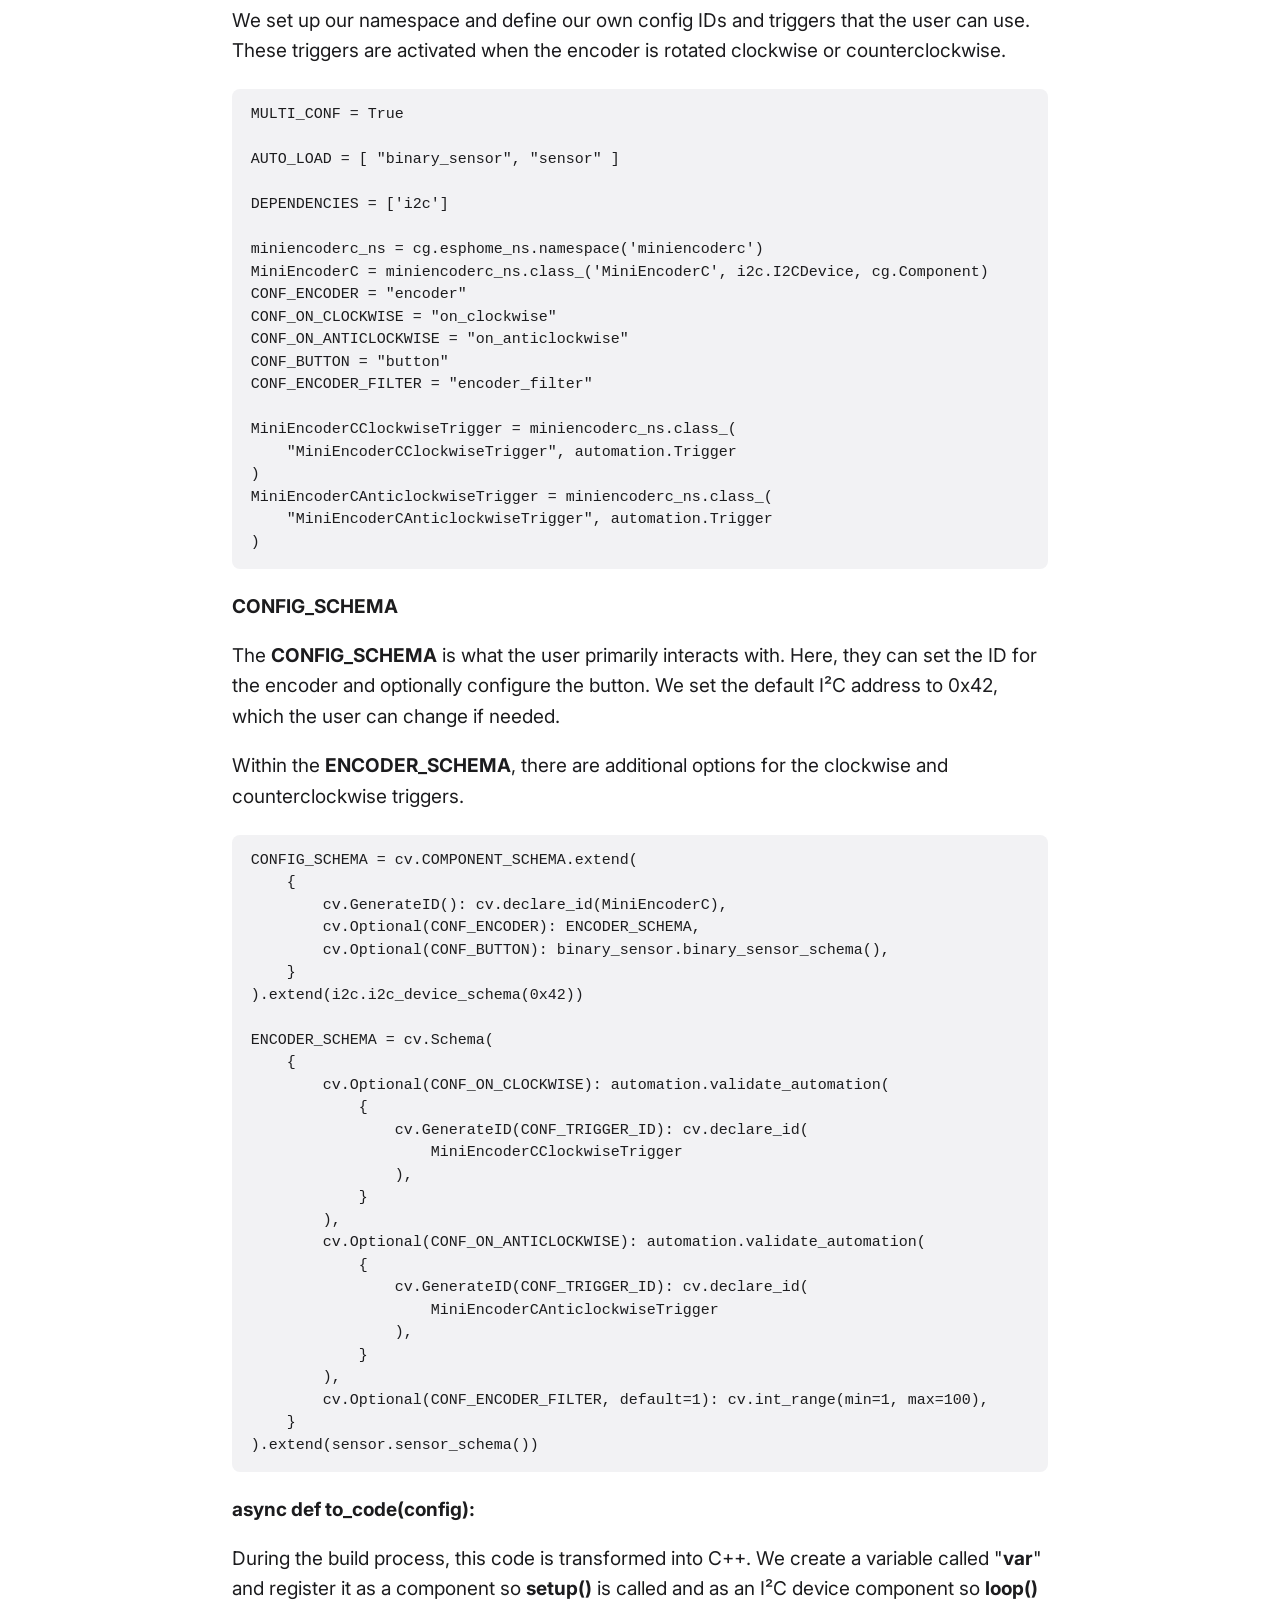
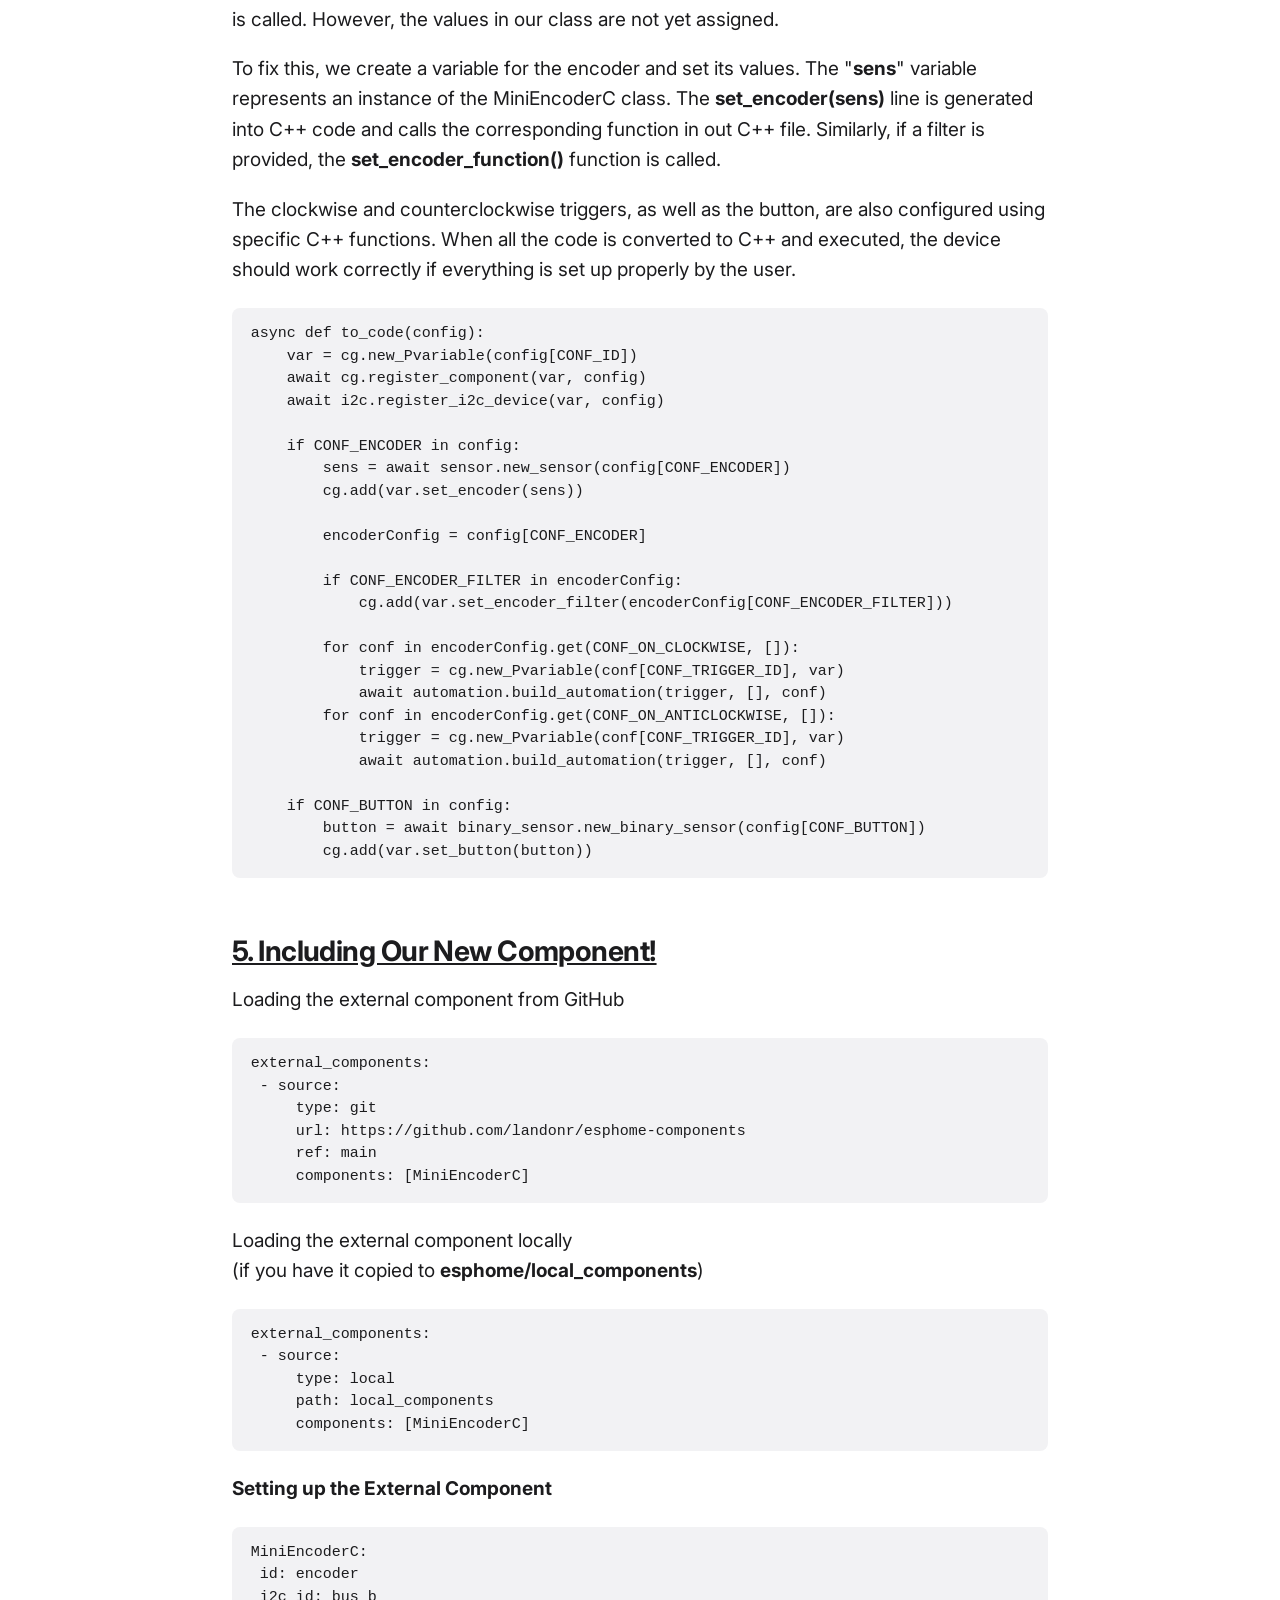
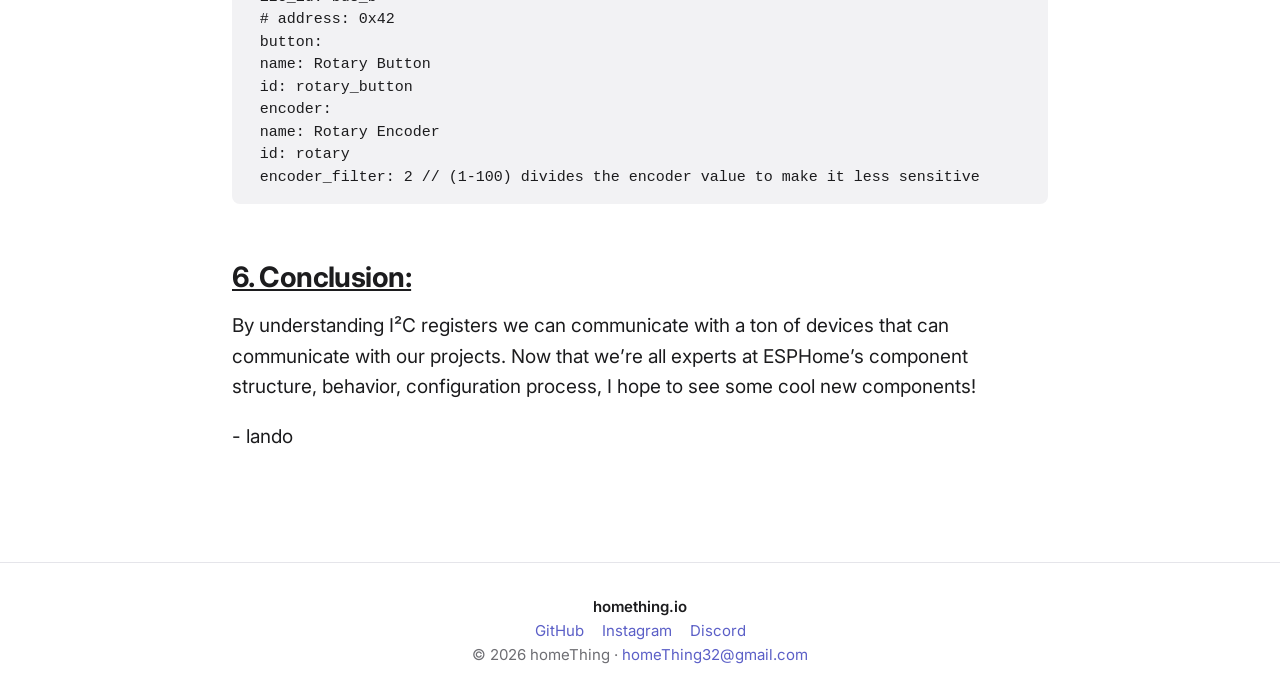
==== commit aed8085b: "Add homething.io and the GitHub, Instagram and Discord links to the footer of every site page" ====
--- a/site/esphome-component-from-scratch.html
+++ b/site/esphome-component-from-scratch.html
@@ -258,6 +258,12 @@
   </main>
 
   <footer class="footer">
+    <p class="footer-site"><a href="https://homething.io">homething.io</a></p>
+    <p class="footer-links">
+      <a href="https://github.com/landonr/homething-c6" target="_blank" rel="noopener">GitHub</a>
+      <a href="https://www.instagram.com/homething.io/" target="_blank" rel="noopener">Instagram</a>
+      <a href="https://discord.gg/BX6ZtGKHTy" target="_blank" rel="noopener">Discord</a>
+    </p>
     <p>© 2026 homeThing · <a href="mailto:homeThing32@gmail.com">homeThing32@gmail.com</a></p>
   </footer>
 </body>
--- a/site/style.css
+++ b/site/style.css
@@ -794,6 +794,14 @@
   object-fit: cover;
 }
 
+/* A drawing has no edge to crop to, so it sits whole on a tinted card. */
+.post img.diagram {
+  object-fit: contain;
+  background: var(--grey);
+  border-radius: 8px;
+  padding: 6px;
+}
+
 .post-title {
   display: inline-block;
   font-weight: 700;
@@ -970,6 +978,22 @@
   margin: 0;
 }
 
+.footer-site {
+  font-weight: 600;
+}
+
+.footer-site a {
+  color: var(--ink);
+}
+
+.footer-links {
+  display: flex;
+  justify-content: center;
+  flex-wrap: wrap;
+  gap: 8px 18px;
+  margin: 6px 0 10px;
+}
+
 @media (max-width: 1000px) {
   .features {
     --gap: 16px;
